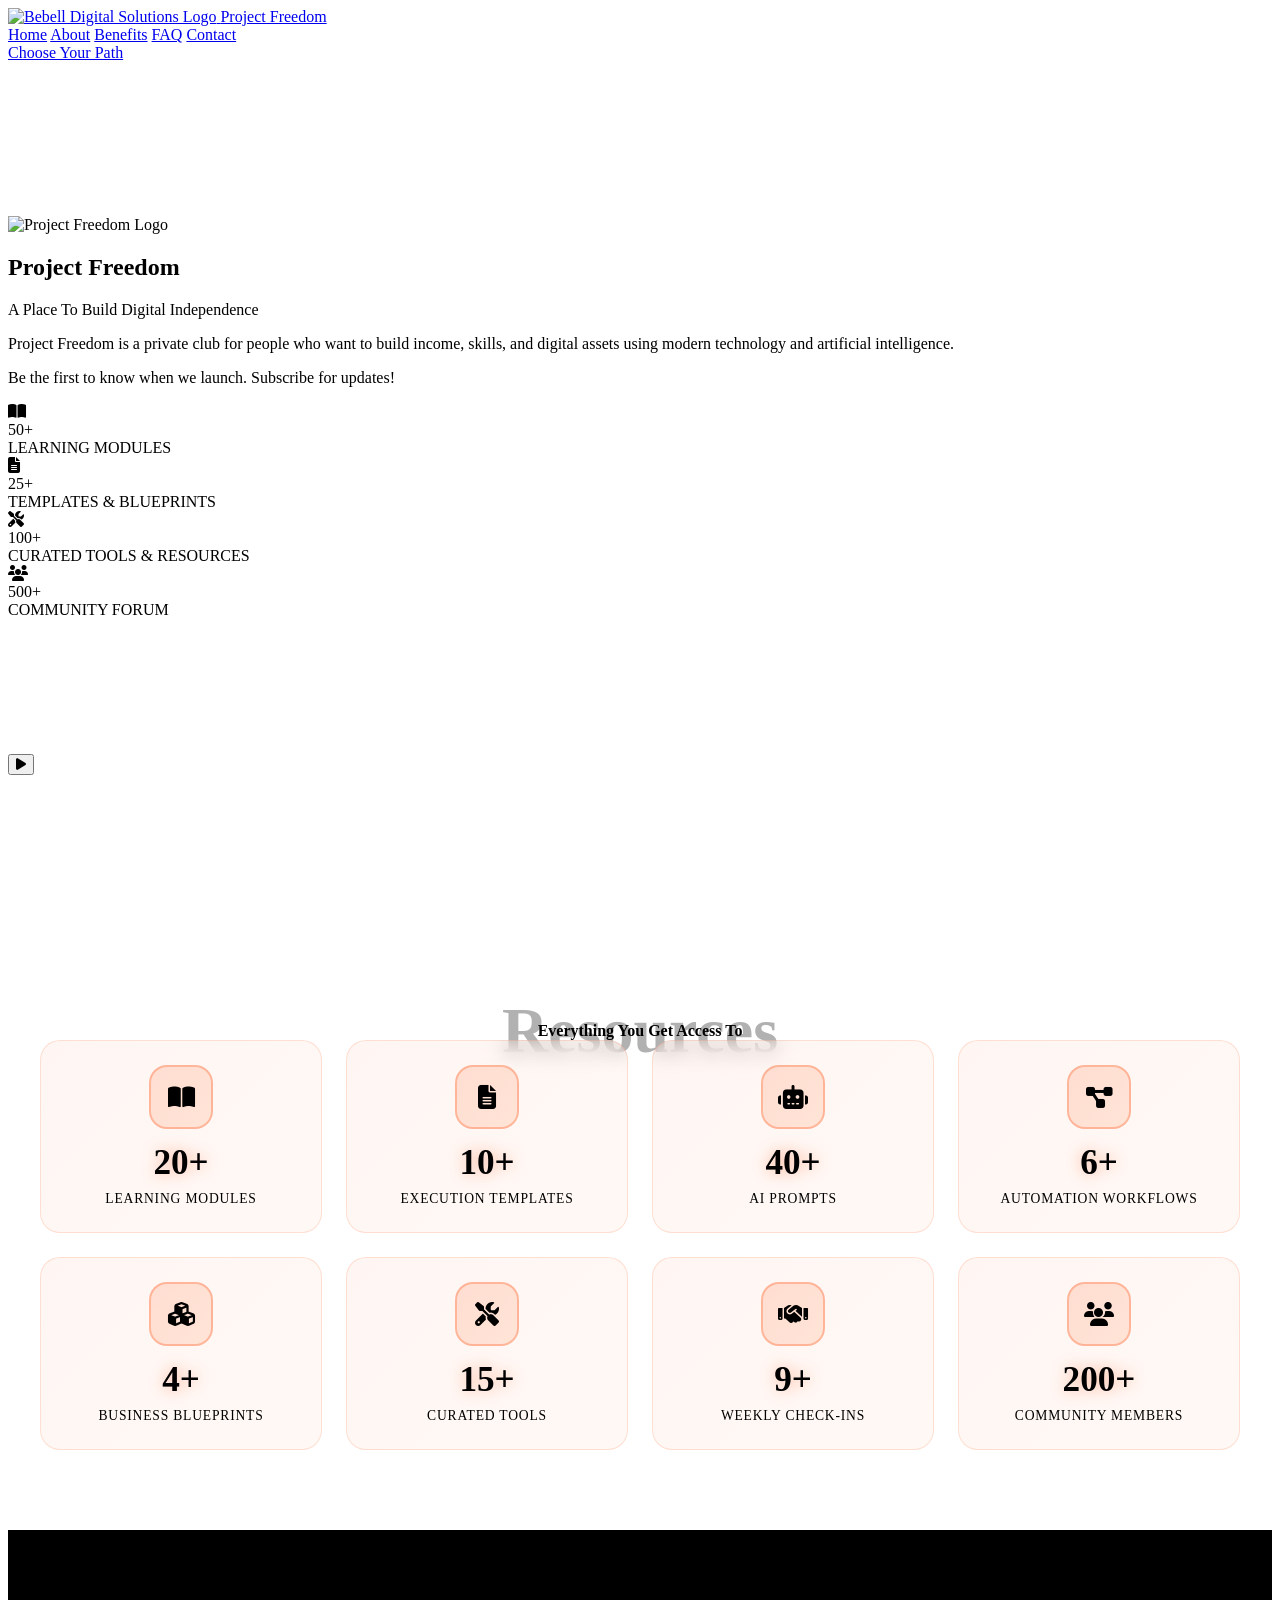
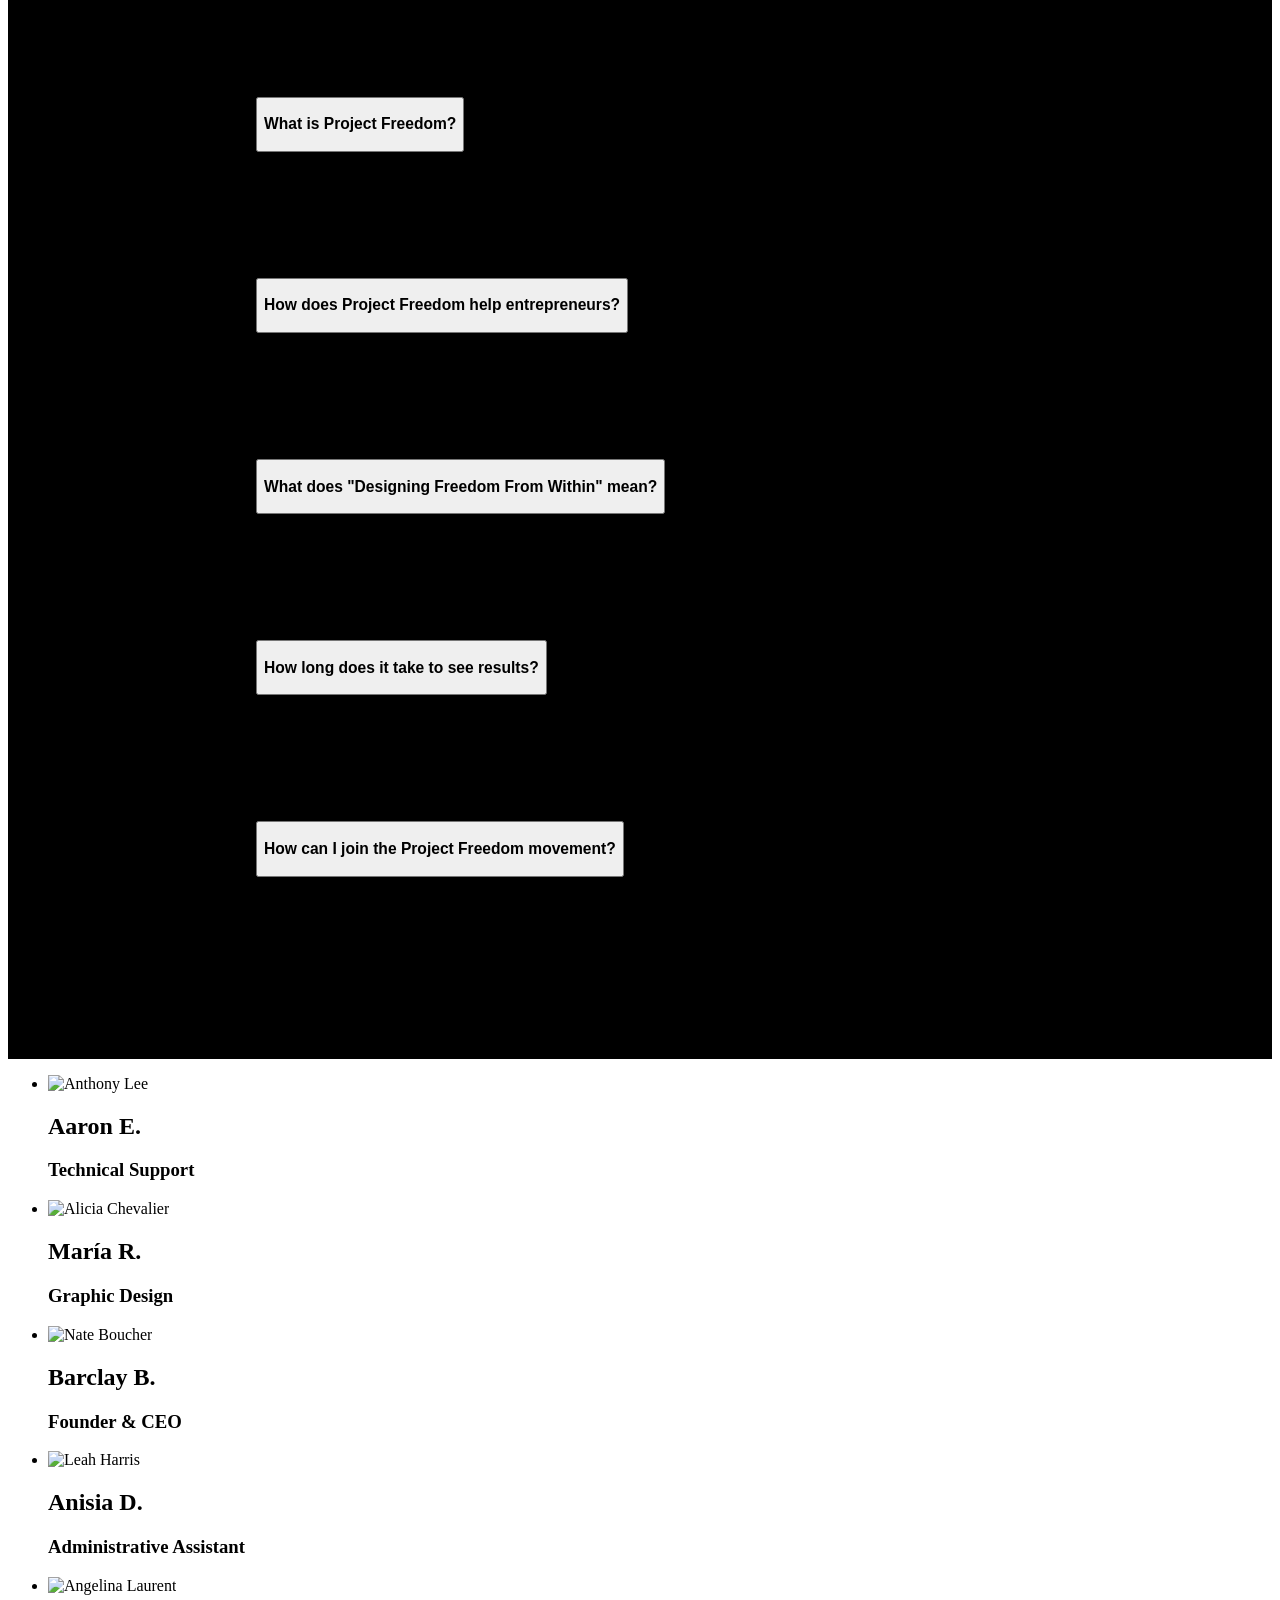
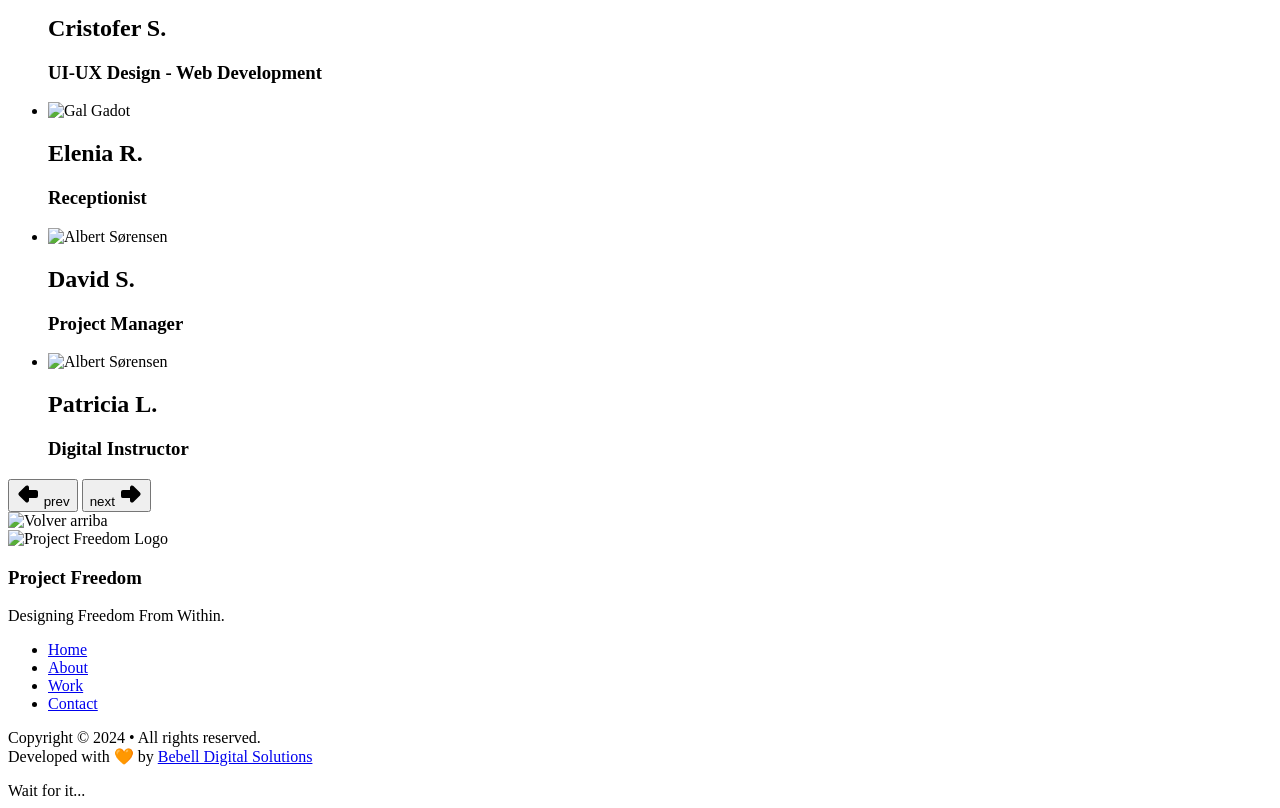
==== index.html @ 7c76b6ba "Create index.html" ====
<!DOCTYPE html>
<html lang="en">
<head>
    <meta charset="UTF-8">
    <meta name="viewport" content="width=device-width, initial-scale=1.0">
    <meta http-equiv="X-UA-Compatible" content="IE=edge">
    
    <!-- === PRIMARY META TAGS === -->
    <title>Project Freedom | Designing Freedom from within.</title>
    <meta name="description" content="Explore our portfolio of sustainable online business solutions including virtual offices, digital clinics, e-commerce stores, and interactive menus.">
    <meta name="keywords" content="portfolio, sustainable business, online offices, digital clinics, e-commerce, interactive menus, web development">
    <meta name="author" content="Bebell Digital Solutions">
    <meta name="robots" content="index, follow">
    
    <!-- === CANONICAL URL === -->
    <link rel="canonical" href="https://www.project-freedom.club">
    
    <!-- === FAVICON & APP ICONS === -->
    <link rel="icon" type="image/x-icon" href="https://bucket.mlcdn.com/a/3336/3336910/images/494966047320c2c5be07bd50754a7183ffcda611.png">
    <link rel="apple-touch-icon" sizes="180x180" href="https://bucket.mlcdn.com/a/3336/3336910/images/494966047320c2c5be07bd50754a7183ffcda611.png">
    <link rel="icon" type="image/png" sizes="32x32" href="https://bucket.mlcdn.com/a/3336/3336910/images/494966047320c2c5be07bd50754a7183ffcda611.png">
    <link rel="icon" type="image/png" sizes="16x16" href="https://bucket.mlcdn.com/a/3336/3336910/images/494966047320c2c5be07bd50754a7183ffcda611.png">
    
    <!-- === OPEN GRAPH / FACEBOOK === -->
    <meta property="og:type" content="website">
    <meta property="og:url" content="https://www.project-freedom.club">
    <meta property="og:title" content="Project Freedom | Sustainable Online Business Solutions">
    <meta property="og:description" content="Explore our portfolio of sustainable online business solutions including virtual offices, digital clinics, e-commerce stores, and interactive menus.">
    <meta property="og:image" content="https://ik.imagekit.io/bebell/Bebell%20Digital%20Solutions/Video%20Banner%20Asset/a075b493-25d1-4489-9fa6-6250e2b56188.jpg?updatedAt=1761927100813">
    <meta property="og:image:width" content="1200">
    <meta property="og:image:height" content="630">
    <meta property="og:site_name" content="Project Freedom">
    <meta property="og:locale" content="en_US">
    
    <!-- === TWITTER CARD === -->
    <meta property="twitter:card" content="summary_large_image">
    <meta property="twitter:url" content="https://www.project-freedom.club/portfolio">
    <meta property="twitter:title" content="Project Freedom | Sustainable Online Business Solutions">
    <meta property="twitter:description" content="Explore our portfolio of sustainable online business solutions including virtual offices, digital clinics, e-commerce stores, and interactive menus.">
    <meta property="twitter:image" content="https://ik.imagekit.io/bebell/Bebell%20Digital%20Solutions/Video%20Banner%20Asset/a075b493-25d1-4489-9fa6-6250e2b56188.jpg?updatedAt=1761927100813">
    <meta name="twitter:creator" content="@projectfreedom">
    
    <!-- === ADDITIONAL META TAGS === -->
    <meta name="theme-color" content="#ff5011">
    <meta name="msapplication-TileColor" content="#ff5011">
    
    <!-- === STRUCTURED DATA / SCHEMA.ORG === -->
    <script type="application/ld+json">
    {
        "@context": "https://schema.org",
        "@type": "CollectionPage",
        "name": "",
        "description": "",
        "url": "https://www.project-freedom.club/home",
        "mainEntity": {
            "@type": "ItemList",
            "numberOfItems": 4,
            "itemListElement": [
                {
                    "@type": "ListItem",
                    "position": 1,
                    "name": "Online Offices",
                    "url": "https://www.project-freedom.club/portfolio/online-offices"
                },
                {
                    "@type": "ListItem",
                    "position": 2,
                    "name": "Online Clinics",
                    "url": "https://www.project-freedom.club/portfolio/online-clinics"
                },
                {
                    "@type": "ListItem",
                    "position": 3,
                    "name": "Online Stores",
                    "url": "https://www.project-freedom.club/portfolio/online-stores"
                },
                {
                    "@type": "ListItem",
                    "position": 4,
                    "name": "Online Menus",
                    "url": "https://www.project-freedom.club/portfolio/online-menus"
                }
            ]
        }
    }
    </script>

    <!-- External CSS Files -->
    <link href='https://fonts.googleapis.com/css2?family=Poppins:ital,wght@0,100;0,200;0,300;0,400;0,500;0,600;0,700;0,800;0,900;1,100;1,200;1,300;1,400;1,500;1,600;1,700;1,800;1,900&family=Turret+Road:wght@200;300;400;500;700;800&display=swap' rel='stylesheet'>
    <link rel="stylesheet" href="https://unicons.iconscout.com/release/v4.0.8/css/line.css">
    <link rel="stylesheet" href="https://cdnjs.cloudflare.com/ajax/libs/font-awesome/6.4.0/css/all.min.css">
    <link rel="stylesheet" href="styles.css">




    
    <!-- Favicon -->
    <link rel="icon" href="https://bucket.mlcdn.com/a/3336/3336910/images/382c8eeb57b161dfa3bdb3e38863ec268f76c889.png">






<style>

/*===========================================
   FEATURE STATS SECTION - Independent Styles
===========================================*/
.feature-stats-section {
    padding: 5rem 0;
    background: linear-gradient(180deg, var(--body-color) 0%, hsl(var(--hue-color), 19%, 5%) 100%);
    position: relative;
    overflow: hidden;
}

.feature-stats-section .container {
    max-width: 1200px;
    margin: 0 auto;
    padding: 0 1.5rem;
}

.feature-stats-section .section-title {
    text-align: center;
    font-size: var(--h2-font-size);
    color: var(--title-color);
    margin-bottom: var(--mb3);
    position: relative;
}

.feature-stats-section .section-title[data-heading]::after {
    content: attr(data-heading);
    position: absolute;
    top: 50%;
    left: 50%;
    transform: translate(-50%, -50%);
    font-size: 4rem;
    font-weight: 900;
    color: var(--box-color);
    opacity: 0.3;
    z-index: 0;
    white-space: nowrap;
}

.feature-stats-grid {
    display: grid;
    grid-template-columns: repeat(4, 1fr);
    gap: 1.5rem;
    position: relative;
    z-index: 2;
}

.feature-stat-card {
    background: linear-gradient(135deg, rgba(255, 80, 17, 0.05) 0%, rgba(255, 122, 51, 0.05) 100%);
    border: 1px solid rgba(255, 80, 17, 0.15);
    border-radius: 20px;
    padding: 1.5rem 1rem;
    display: flex;
    flex-direction: column;
    align-items: center;
    text-align: center;
    gap: 0.8rem;
    transition: all 0.4s cubic-bezier(0.4, 0, 0.2, 1);
    position: relative;
    overflow: hidden;
    backdrop-filter: blur(10px);
    -webkit-backdrop-filter: blur(10px);
}

.feature-stat-card::before {
    content: '';
    position: absolute;
    top: -2px;
    left: -2px;
    right: -2px;
    bottom: -2px;
    background: linear-gradient(45deg, transparent, rgba(255, 80, 17, 0.1), transparent);
    border-radius: 22px;
    z-index: -1;
    opacity: 0;
    transition: opacity 0.4s ease;
}

.feature-stat-card::after {
    content: '';
    position: absolute;
    top: -50%;
    left: -50%;
    width: 200%;
    height: 200%;
    background: radial-gradient(circle, rgba(255, 80, 17, 0.1) 0%, transparent 70%);
    opacity: 0;
    transition: opacity 0.4s ease;
    pointer-events: none;
}

.feature-stat-card:hover {
    border-color: var(--skin-color);
    background: linear-gradient(135deg, rgba(255, 80, 17, 0.1) 0%, rgba(255, 122, 51, 0.1) 100%);
    transform: translateY(-8px) scale(1.02);
    box-shadow: 0 15px 40px rgba(255, 80, 17, 0.25);
}

.feature-stat-card:hover::before {
    opacity: 1;
}

.feature-stat-card:hover::after {
    opacity: 1;
}

.feature-stat-glow {
    position: absolute;
    top: 0;
    left: -100%;
    width: 100%;
    height: 100%;
    background: linear-gradient(90deg, transparent, rgba(255, 80, 17, 0.15), transparent);
    transition: left 0.6s cubic-bezier(0.4, 0, 0.2, 1);
    z-index: 0;
    pointer-events: none;
}

.feature-stat-card:hover .feature-stat-glow {
    left: 100%;
}

.feature-stat-icon {
    width: 60px;
    height: 60px;
    display: flex;
    align-items: center;
    justify-content: center;
    background: linear-gradient(135deg, rgba(255, 80, 17, 0.15) 0%, rgba(255, 122, 51, 0.15) 100%);
    border: 2px solid rgba(255, 80, 17, 0.3);
    border-radius: 18px;
    color: var(--skin-color);
    font-size: 1.5rem;
    transition: all 0.3s ease;
    position: relative;
    z-index: 1;
}

.feature-stat-card:hover .feature-stat-icon {
    background: linear-gradient(135deg, rgba(255, 80, 17, 0.25) 0%, rgba(255, 122, 51, 0.25) 100%);
    transform: rotate(8deg) scale(1.1);
    border-color: var(--skin-color);
    box-shadow: 0 0 20px rgba(255, 80, 17, 0.3);
}

.feature-stat-content {
    z-index: 1;
    position: relative;
    width: 100%;
}

.feature-stat-number {
    font-size: 2.2rem;
    font-weight: 800;
    color: var(--skin-color);
    line-height: 1.2;
    margin-bottom: 0.3rem;
    text-shadow: 0 0 15px rgba(255, 80, 17, 0.4);
    font-family: var(--body-font);
}

.feature-stat-label {
    color: var(--text-color);
    font-size: 0.85rem;
    font-weight: 500;
    text-transform: uppercase;
    letter-spacing: 0.8px;
    transition: color 0.3s ease;
    line-height: 1.4;
}

.feature-stat-card:hover .feature-stat-label {
    color: var(--title-color);
}

/* Responsive Breakpoints */
@media screen and (max-width: 1024px) {
    .feature-stats-grid {
        grid-template-columns: repeat(3, 1fr);
        gap: 1.2rem;
    }
}

@media screen and (max-width: 768px) {
    .feature-stats-grid {
        grid-template-columns: repeat(2, 1fr);
        gap: 1rem;
    }
    
    .feature-stat-number {
        font-size: 1.8rem;
    }
    
    .feature-stat-label {
        font-size: 0.75rem;
    }
    
    .feature-stat-icon {
        width: 50px;
        height: 50px;
        font-size: 1.2rem;
    }
}

@media screen and (max-width: 480px) {
    .feature-stats-grid {
        grid-template-columns: 1fr;
        gap: 1rem;
    }
    
    .feature-stat-card {
        flex-direction: row;
        text-align: left;
        padding: 1rem 1.5rem;
    }
    
    .feature-stat-icon {
        margin-right: 1rem;
        width: 45px;
        height: 45px;
        font-size: 1.1rem;
    }
    
    .feature-stat-number {
        font-size: 1.6rem;
        text-align: left;
    }
    
    .feature-stat-label {
        text-align: left;
    }
}

   
</style>



    



<script>
  // Create and show loader
  function showLoader() {
    const loader = document.createElement('div');
    loader.className = 'page-loader';
    loader.innerHTML = `
      <div class="loader-header">Wait for it...</div>
      <div class="progress"></div>
    `;
    document.body.appendChild(loader);
    return loader;
  }

  // Hide loader after 2 seconds
  function initLoader() {
    const loader = showLoader();
    
    setTimeout(() => {
      loader.classList.add('hidden');
      setTimeout(() => loader.remove(), 300); // Remove after fade out
    }, 2000); // 2 second duration
  }

  // Initialize when DOM is ready
  document.addEventListener('DOMContentLoaded', initLoader);
</script>
<!-- CSS LOADER  - PROGRESS BAR WITH TEXT -->



  
<!-- MailerLite Universal -->
    <script>
    (function(m,a,i,l,e,r){ m['MailerLiteObject']=e;function f(){
    var c={ a:arguments,q:[]};var r=this.push(c);return "number"!=typeof r?r:f.bind(c.q);}
    f.q=f.q||[];m[e]=m[e]||f.bind(f.q);m[e].q=m[e].q||f.q;r=a.createElement(i);
    var _=a.getElementsByTagName(i)[0];r.async=1;r.src=l+'?v'+(~~(new Date().getTime()/1000000));
    _.parentNode.insertBefore(r,_);})(window, document, 'script', 'https://static.mailerlite.com/js/universal.js', 'ml');

    var ml_account = ml('accounts', '3336910', 't8p6n6m7b3', 'load');
    </script>
    <!-- End MailerLite Universal -->



    
</head>
<body>
    <!-- Top Navigation Bar -->
    <header class="top-menu-bar">
        <div class="top-menu-content">
            <a href="#" class="logo-container">
                <img src="https://bucket.mlcdn.com/a/3336/3336910/images/cb4b37522607da45b7f91a8253f835eaf09b1f9e.png" alt="Bebell Digital Solutions Logo" class="logo-image">
                <span class="logo-text">Project Freedom</span>
            </a>
            <nav class="nav-links">
                <a href="#">Home</a>
                <a href="#video-banner">About</a>
                <a href="#benefits">Benefits</a>
                <a href="#faq">FAQ</a>                
                <a href="/p/contact">Contact</a> 

            </nav>              
                <a href="/portal" class="nav-cta-btn">Choose Your Path</a>

        </div>
    </header>




  

    
    <!-- Hero Section with Video Background -->
<section class="hero" id="home">

    
    <video class="hero-video" autoplay muted loop>
        <source src="https://cdn.shopify.com/videos/c/o/v/05f78c2894fa445bbf838c42217ee3f5.mp4" type="video/mp4">
        Your browser does not support the video tag.
    </video>


    
    <div class="hero-content">
        <div class="hero-logo">
            <!-- Logo above title -->
            <img src="https://bucket.mlcdn.com/a/3336/3336910/images/d1a9c0e6b2d24583954c393633859961b3df8115.png" alt="Project Freedom Logo" class="hero-logo">
        </div>
        <h1>Project Freedom</h1>
        
        <!-- IMPROVED TEXT FORMATTING - Keeps your centered layout -->
        <p class="hero-tagline">A Place To Build Digital Independence</p>
        <p class="hero-description">Project Freedom is a private club for people who want to build income, skills, and digital assets using modern technology and artificial intelligence.</p>
        <p class="hero-cta">Be the first to know when we launch. <span class="highlight">Subscribe for updates!</span></p>
        
        <!-- MailerLite Form -->
        <div class="ml-form-container">
            <div class="ml-form-embed" data-account="3336910:t8p6n6m7b3" data-form="6111260:p7j0q9"></div>
        </div>





        

        <!-- NEW STATS SECTION BELOW FORM -->
<!-- Hero Stats Section -->
<div class="hero-stats">
    <!-- Learning Modules -->
    <div class="stat-card">
        <div class="stat-icon">
            <i class="fas fa-book-open"></i>
        </div>
        <div class="stat-content">
            <div class="stat-number" data-count="50">0</div>
            <div class="stat-label">LEARNING MODULES</div>
        </div>
        <div class="stat-glow"></div>
    </div>

    

    <!-- Templates & Blueprints -->
    <div class="stat-card">
        <div class="stat-icon">
            <i class="fas fa-file-alt"></i>
        </div>
        <div class="stat-content">
            <div class="stat-number" data-count="25">0</div>
            <div class="stat-label">TEMPLATES & BLUEPRINTS</div>
        </div>
        <div class="stat-glow"></div>
    </div>

    <!-- Curated Tools & Resources -->
    <div class="stat-card">
        <div class="stat-icon">
            <i class="fas fa-screwdriver-wrench"></i>
        </div>
        <div class="stat-content">
            <div class="stat-number" data-count="100">0</div>
            <div class="stat-label">CURATED TOOLS & RESOURCES</div>
        </div>
        <div class="stat-glow"></div>
    </div>

    <!-- Community Forum -->
    <div class="stat-card">
        <div class="stat-icon">
            <i class="fas fa-users"></i>
        </div>
        <div class="stat-content">
            <div class="stat-number" data-count="500">0</div>
            <div class="stat-label">COMMUNITY FORUM</div>
        </div>
        <div class="stat-glow"></div>
    </div>
</div>
           

    </div>
</section>






    






    
    
        <div class="video-container" id="video-banner">
             <button class="play-video-btn" id="play-video-btn" aria-label="Play Video">
                <i class="fas fa-play"></i>
            </button>
            <video autoplay muted loop playsinline>
                <source src="https://cdn.shopify.com/videos/c/o/v/2a582084623e462d892da094c19df4dd.mp4" type="video/mp4">
                Your browser does not support the video tag.
            </video>
        </div>   
<!-- Video Modal -->
<div class="video-modal" id="video-modal">
    <div class="video-modal-content">
        <i class="uil uil-times video-modal-close" id="video-modal-close"></i>
        <iframe id="youtube-video" src="" title="YouTube video player" frameborder="0" allow="accelerometer; autoplay; clipboard-write; encrypted-media; gyroscope; picture-in-picture; web-share" allowfullscreen></iframe>
    </div>
</div>

    












    

<!-- INDEPENDENT STATS SECTION - Place this wherever you want it -->
<section class="feature-stats-section" id="feature-stats">
    <div class="container">
        <h2 class="section-title" data-heading="Resources">Everything You Get Access To</h2>
        
        <div class="feature-stats-grid">
            <!-- Learning Content -->
            <div class="feature-stat-card" id="stat-learning">
                <div class="feature-stat-icon">
                    <i class="fas fa-book-open"></i>
                </div>
                <div class="feature-stat-content">
                    <div class="feature-stat-number" data-count="50">0</div>
                    <div class="feature-stat-label">Learning Modules</div>
                </div>
                <div class="feature-stat-glow"></div>
            </div>

            <!-- Execution Templates -->
            <div class="feature-stat-card" id="stat-templates">
                <div class="feature-stat-icon">
                    <i class="fas fa-file-alt"></i>
                </div>
                <div class="feature-stat-content">
                    <div class="feature-stat-number" data-count="25">0</div>
                    <div class="feature-stat-label">Execution Templates</div>
                </div>
                <div class="feature-stat-glow"></div>
            </div>

            <!-- AI Prompt Libraries -->
            <div class="feature-stat-card" id="stat-ai">
                <div class="feature-stat-icon">
                    <i class="fas fa-robot"></i>
                </div>
                <div class="feature-stat-content">
                    <div class="feature-stat-number" data-count="100">0</div>
                    <div class="feature-stat-label">AI Prompts</div>
                </div>
                <div class="feature-stat-glow"></div>
            </div>

            <!-- Automation Workflows -->
            <div class="feature-stat-card" id="stat-automation">
                <div class="feature-stat-icon">
                    <i class="fas fa-diagram-project"></i>
                </div>
                <div class="feature-stat-content">
                    <div class="feature-stat-number" data-count="15">0</div>
                    <div class="feature-stat-label">Automation Workflows</div>
                </div>
                <div class="feature-stat-glow"></div>
            </div>

            <!-- Digital Business Blueprints -->
            <div class="feature-stat-card" id="stat-blueprints">
                <div class="feature-stat-icon">
                    <i class="fas fa-cubes"></i>
                </div>
                <div class="feature-stat-content">
                    <div class="feature-stat-number" data-count="12">0</div>
                    <div class="feature-stat-label">Business Blueprints</div>
                </div>
                <div class="feature-stat-glow"></div>
            </div>

            <!-- Tool Recommendations -->
            <div class="feature-stat-card" id="stat-tools">
                <div class="feature-stat-icon">
                    <i class="fas fa-screwdriver-wrench"></i>
                </div>
                <div class="feature-stat-content">
                    <div class="feature-stat-number" data-count="40">0</div>
                    <div class="feature-stat-label">Curated Tools</div>
                </div>
                <div class="feature-stat-glow"></div>
            </div>

            <!-- Accountability -->
            <div class="feature-stat-card" id="stat-accountability">
                <div class="feature-stat-icon">
                    <i class="fas fa-handshake"></i>
                </div>
                <div class="feature-stat-content">
                    <div class="feature-stat-number" data-count="24">0</div>
                    <div class="feature-stat-label">Weekly Check-ins</div>
                </div>
                <div class="feature-stat-glow"></div>
            </div>

            <!-- Community Support -->
            <div class="feature-stat-card" id="stat-community">
                <div class="feature-stat-icon">
                    <i class="fas fa-users"></i>
                </div>
                <div class="feature-stat-content">
                    <div class="feature-stat-number" data-count="500">0</div>
                    <div class="feature-stat-label">Community Members</div>
                </div>
                <div class="feature-stat-glow"></div>
            </div>
        </div>
    </div>
</section>









    




<section class="faq section" id="faq" style="padding: 5rem 0; background: #000;">
    <h2 class="section-title" data-heading="Questions" style="text-align: center; width: 100%; display: block; margin-bottom: 2.5rem;">Frequently Asked Questions</h2>

    <div class="faq-container container" style="max-width: 768px; margin: 0 auto; display: flex; flex-direction: column; gap: 1.5rem;">
        
        
        
        <div class="faq-item" style="margin-bottom: 1rem !important;">
            <button type="button" class="faq-header">
                <h3 class="faq-question">What is Project Freedom?</h3>
                <i class="uil uil-plus faq-icon"></i>
            </button>
            <div class="faq-content">
                <p class="faq-answer">Project Freedom is a movement dedicated to helping entrepreneurs achieve digital independence. We provide the tools, resources, and community support to build sustainable online businesses that create true freedom - both financially and personally.</p>
            </div>
        </div>


        
        <div class="faq-item" style="margin-bottom: 1rem !important;">
            <button type="button" class="faq-header">
                <h3 class="faq-question">How does Project Freedom help entrepreneurs?</h3>
                <i class="uil uil-plus faq-icon"></i>
            </button>
            <div class="faq-content">
                <p class="faq-answer">We provide a comprehensive ecosystem including digital architecture, automated systems, brand strategy, and community support. Our approach helps you build a business that works for you, not the other way around - creating true time and financial freedom.</p>
            </div>
        </div>


        
        <div class="faq-item" style="margin-bottom: 1rem !important;">
            <button type="button" class="faq-header">
                <h3 class="faq-question">What does "Designing Freedom From Within" mean?</h3>
                <i class="uil uil-plus faq-icon"></i>
            </button>
            <div class="faq-content">
                <p class="faq-answer">It means we focus on building businesses that align with your values, lifestyle, and personal definition of freedom. Instead of following generic business models, we help you design a business from the inside out that truly serves your life goals and personal vision.</p>
            </div>
        </div>



        
        <div class="faq-item" style="margin-bottom: 1rem !important;">
            <button type="button" class="faq-header">
                <h3 class="faq-question">How long does it take to see results?</h3>
                <i class="uil uil-plus faq-icon"></i>
            </button>
            <div class="faq-content">
                <p class="faq-answer">Results vary based on your starting point and commitment, but most members see significant progress within 3-6 months. Our phased approach ensures you build a solid foundation first, then scale systematically toward your freedom goals.</p>
            </div>
        </div>



        

<div class="faq-item" style="margin-bottom: 1rem !important;">
            <button type="button" class="faq-header">
                <h3 class="faq-question">How can I join the Project Freedom movement?</h3>
                <i class="uil uil-plus faq-icon"></i>
            </button>
            <div class="faq-content">
                <p class="faq-answer">Start by subscribing to our updates above! You'll be the first to know when we officially launch and get access to early-bird opportunities. The movement is growing rapidly - join now to secure your spot and begin your journey to digital freedom.</p>
            </div>
        </div>
    </div>
</section>

















<section class="carousel" id="carousel">
    <ul class="carousel__list">
        <li class="carousel__item" tabindex="0">
            <div class="carousel__box">
                <div class="carousel__image">
                    <img src="https://bucket.mlcdn.com/a/3336/3336910/images/202303d34577b0622d3b9f571e13891935de24bf.png" width="480" height="720" alt="Anthony Lee">
                </div>
                <div class="carousel__contents">
                    <h2 class="user__name">Aaron E.</h2>
                    <h3 class="user__title">Technical Support</h3>
                </div>
            </div>
        </li>



        
        <li class="carousel__item" tabindex="0">
            <div class="carousel__box">
                <div class="carousel__image">
                    <img src="https://bucket.mlcdn.com/a/3336/3336910/images/619871e23add24504944f2d1c793bacae41954c3.png" width="480" height="720" alt="Alicia Chevalier">
                </div>
                <div class="carousel__contents">
                    <h2 class="user__name">María R.</h2>
                    <h3 class="user__title">Graphic Design</h3>
                </div>
            </div>
        </li>


        
        <li class="carousel__item" tabindex="0" data-active>
            <div class="carousel__box">
                <div class="carousel__image">
                    <img src="https://bucket.mlcdn.com/a/3336/3336910/images/0eb1c0588272b2ff6e102c4cf29eb9954724fa6b.png" width="480" height="720" alt="Nate Boucher">
                </div>
                <div class="carousel__contents">
                    <h2 class="user__name">Barclay B.</h2>
                    <h3 class="user__title">Founder & CEO</h3>
                </div>
            </div>
        </li>


        
        <li class="carousel__item" tabindex="0">
            <div class="carousel__box">
                <div class="carousel__image">
                    <img src="https://bucket.mlcdn.com/a/3336/3336910/images/44cc0e6a3bc3b5ef95872bf96bbfea49094d95cd.png" width="480" height="720" alt="Leah Harris">
                </div>
                <div class="carousel__contents">
                    <h2 class="user__name">Anisia D.</h2>
                    <h3 class="user__title">Administrative Assistant</h3>
                </div>
            </div>
        </li>

        
        <li class="carousel__item" tabindex="0">
            <div class="carousel__box">
                <div class="carousel__image">
                    <img src="https://bucket.mlcdn.com/a/3336/3336910/images/c41b00b437079c8aacb28d7c1e5c121e248dca45.png" width="480" height="720" alt="Angelina Laurent">
                </div>
                <div class="carousel__contents">
                    <h2 class="user__name">Cristofer S.</h2>
                    <h3 class="user__title">UI-UX Design - Web Development</h3>
                </div>
            </div>
        </li>



        
        <li class="carousel__item" tabindex="0">
            <div class="carousel__box">
                <div class="carousel__image">
                    <img src="https://bucket.mlcdn.com/a/3336/3336910/images/646fdf627eb4e92748b16fc78ce0f0e6cb71423f.png" width="480" height="720" alt="Gal Gadot">
                </div>
                <div class="carousel__contents">
                    <h2 class="user__name">Elenia R.</h2>
                    <h3 class="user__title">Receptionist</h3>
                </div>
            </div>
        </li>



        
        
        <li class="carousel__item" tabindex="0">
            <div class="carousel__box">
                <div class="carousel__image">
                    <img src="https://bucket.mlcdn.com/a/3336/3336910/images/4c6b2804e47928ec8ef9ae801df488b369398880.png" width="480" height="720" alt="Albert Sørensen">
                </div>
                <div class="carousel__contents">
                    <h2 class="user__name">David S.</h2>
                    <h3 class="user__title">Project Manager</h3>
                </div>
            </div>
        </li>


        

                <li class="carousel__item" tabindex="0">
            <div class="carousel__box">
                <div class="carousel__image">
                    <img src="https://bucket.mlcdn.com/a/3336/3336910/images/b459328a2305a1c8f313d9c4593043c4c1935acd.png" width="480" height="720" alt="Albert Sørensen">
                </div>
                <div class="carousel__contents">
                    <h2 class="user__name">Patricia L.</h2>
                    <h3 class="user__title">Digital Instructor</h3>
                </div>
            </div>
        </li>
        

        
    </ul>

    
    <div class="carousel__nav">
        <button class="prev">
            <svg width="24" height="24" viewBox="0 0 24 24">
                <path d="M9.586 4l-6.586 6.586a2 2 0 0 0 0 2.828l6.586 6.586a2 2 0 0 0 2.18 .434l.145 -.068a2 2 0 0 0 1.089 -1.78v-2.586h7a2 2 0 0 0 2 -2v-4l-.005 -.15a2 2 0 0 0 -1.995 -1.85l-7 -.001v-2.585a2 2 0 0 0 -3.414 -1.414z"></path>
            </svg>
            <span>prev</span>
        </button>
        <button class="next">
            <span>next</span>
            <svg width="24" height="24" viewBox="0 0 24 24">
                <path d="M12.089 3.634a2 2 0 0 0 -1.089 1.78l-.001 2.586h-6.999a2 2 0 0 0 -2 2v4l.005 .15a2 2 0 0 0 1.995 1.85l6.999 -.001l.001 2.587a2 2 0 0 0 3.414 1.414l6.586 -6.586a2 2 0 0 0 0 -2.828l-6.586 -6.586a2 2 0 0 0 -2.18 -.434l-.145 .068z"></path>
            </svg>
        </button>
    </div>


    
</section>



















    


    

    
 <!-- Back to Top Button -->

<!-- Widget Volver arriba -->
<div id="back-to-top" onclick="scrollToTop()">
    <img src="https://bucket.mlcdn.com/a/3336/3336910/images/972c5065cffe83955d5322557dcdce28eca170e5.png" alt="Volver arriba" style="width: 40px; height: 40px;">
</div>

    
    
    

    <!-- Footer -->
    <footer class="footer">
        <div class="footer-bg">
            <div class="footer-container container grid">
                <div class="footer-brand">
                    <img src="https://bucket.mlcdn.com/a/3336/3336910/images/494966047320c2c5be07bd50754a7183ffcda611.png" alt="Project Freedom Logo" class="footer-logo">
                    <div class="footer-brand-text">
                        <h3 class="footer-title">Project Freedom</h3>
                        <span class="footer-subtitle">Designing Freedom From Within.</span>
                    </div>
                </div>

                <ul class="footer-links">
                    <li>
                        <a href="https://project-freedom.club" class="footer-link">Home</a>
                    </li>
                    <li>
                        <a href="/p/about" class="footer-link">About</a>
                    </li>
                    <li>
                        <a href="/p/projects" class="footer-link">Work</a>
                    </li>
                    <li>
                        <a href="/p/contact" class="footer-link">Contact</a>
                    </li>
                </ul>

                <div class="footer-socials">
                    <a href="https://www.facebook.com/bebelldigitalsolutions" target="_blank" class="footer-social">
                        <i class="uil uil-facebook-f"></i>
                    </a>
                    <a href="https://www.instagram.com/bebelldigitalsolutions" target="_blank" class="footer-social">
                        <i class="uil uil-instagram"></i>
                    </a>
                    <a href="www.linkedin.com/in/bebell-digital-solutions-9a4b5a239" target="_blank" class="footer-social">
                        <i class="uil uil-linkedin"></i>
                    </a>
                </div>
            </div>
            <p class="footer-copy">Copyright &#169; 2024 • All rights reserved.<br>Developed with 🧡 by <a href="https://bebelldigitalsolutions.com">Bebell Digital Solutions</a></p>
        </div>
    </footer>
    
    
    
  
    

    
      <!-- External JavaScript Files -->
    <script src="https://cdnjs.cloudflare.com/ajax/libs/gsap/3.12.2/gsap.min.js"></script>
    <script src="https://cdnjs.cloudflare.com/ajax/libs/gsap/3.12.2/Flip.min.js"></script>
    <script src="script.js"></script>
    
    
    <script>
// Force scroll to top on page load
(function() {
    // Immediate scroll
    window.scrollTo(0, 0);
    
    // Scroll again after a tiny delay (handles any delayed scrolling)
    setTimeout(function() {
        window.scrollTo(0, 0);
    }, 10);
    
    // One more time after everything loads
    window.addEventListener('load', function() {
        window.scrollTo(0, 0);
    });
})();
</script>




<script>

// Hero Stats Counter Animation - FIXED VERSION
function animateHeroStats() {
    const statNumbers = document.querySelectorAll('.hero-stats .stat-number');
    
    if (statNumbers.length === 0) {
        console.log('No stat numbers found');
        return;
    }
    
    const observerOptions = {
        threshold: 0.3,
        rootMargin: '0px'
    };
    
    const observer = new IntersectionObserver((entries) => {
        entries.forEach(entry => {
            if (entry.isIntersecting) {
                const statNumber = entry.target;
                
                // Get the target number from data-count attribute
                const targetNumber = parseInt(statNumber.getAttribute('data-count'));
                
                // Check if targetNumber is valid
                if (isNaN(targetNumber)) {
                    console.error('Invalid data-count value:', statNumber.getAttribute('data-count'));
                    statNumber.textContent = '0+';
                    return;
                }
                
                let currentNumber = 0;
                const steps = 50; // Number of steps for the animation
                const increment = targetNumber / steps;
                const duration = 1500; // 1.5 seconds
                const stepTime = duration / steps;
                
                // Clear any existing interval
                if (statNumber.interval) {
                    clearInterval(statNumber.interval);
                }
                
                statNumber.interval = setInterval(() => {
                    currentNumber += increment;
                    
                    if (currentNumber >= targetNumber) {
                        statNumber.textContent = targetNumber + '+';
                        clearInterval(statNumber.interval);
                        statNumber.interval = null;
                    } else {
                        statNumber.textContent = Math.floor(currentNumber) + '+';
                    }
                }, stepTime);
                
                observer.unobserve(statNumber);
            }
        });
    }, observerOptions);
    
    statNumbers.forEach(stat => observer.observe(stat));
}

// Also fix the existing counter stats section if it's having issues
function animateMainStats() {
    const mainStatNumbers = document.querySelectorAll('.counter-stats .stat-number');
    
    if (mainStatNumbers.length === 0) return;
    
    const observerOptions = {
        threshold: 0.3,
        rootMargin: '0px'
    };
    
    const observer = new IntersectionObserver((entries) => {
        entries.forEach(entry => {
            if (entry.isIntersecting) {
                const statNumber = entry.target;
                const targetNumber = parseInt(statNumber.getAttribute('data-target'));
                
                if (isNaN(targetNumber)) {
                    console.error('Invalid data-target value:', statNumber.getAttribute('data-target'));
                    return;
                }
                
                let currentNumber = 0;
                const steps = 50;
                const increment = targetNumber / steps;
                const duration = 1500;
                const stepTime = duration / steps;
                
                if (statNumber.interval) {
                    clearInterval(statNumber.interval);
                }
                
                statNumber.interval = setInterval(() => {
                    currentNumber += increment;
                    
                    if (currentNumber >= targetNumber) {
                        statNumber.textContent = targetNumber + '+';
                        clearInterval(statNumber.interval);
                        statNumber.interval = null;
                    } else {
                        statNumber.textContent = Math.floor(currentNumber) + '+';
                    }
                }, stepTime);
                
                observer.unobserve(statNumber);
            }
        });
    }, observerOptions);
    
    mainStatNumbers.forEach(stat => observer.observe(stat));
}

// Initialize when DOM is fully loaded
document.addEventListener('DOMContentLoaded', () => {
    // Small delay to ensure everything is loaded
    setTimeout(() => {
        animateHeroStats();
        animateMainStats();
    }, 100);
});

// Also run after window load for any dynamically loaded content
window.addEventListener('load', () => {
    animateHeroStats();
    animateMainStats();
});
</script>





<script>

// Independent counter for Feature Stats Section
function initFeatureStatsCounter() {
    const featureStats = document.querySelectorAll('.feature-stat-number');
    
    if (featureStats.length === 0) return;
    
    const observerOptions = {
        threshold: 0.3,
        rootMargin: '50px'
    };
    
    const observer = new IntersectionObserver((entries) => {
        entries.forEach(entry => {
            if (entry.isIntersecting) {
                const statElement = entry.target;
                const targetValue = parseInt(statElement.getAttribute('data-count'));
                
                // Validate the target value
                if (isNaN(targetValue)) {
                    console.warn('Invalid data-count value for feature stat');
                    statElement.textContent = '0+';
                    return;
                }
                
                let currentValue = 0;
                const duration = 2000; // 2 seconds
                const steps = 60;
                const increment = targetValue / steps;
                const stepTime = duration / steps;
                
                // Clear any existing interval
                if (statElement.interval) {
                    clearInterval(statElement.interval);
                }
                
                statElement.interval = setInterval(() => {
                    currentValue += increment;
                    
                    if (currentValue >= targetValue) {
                        statElement.textContent = targetValue + '+';
                        clearInterval(statElement.interval);
                        statElement.interval = null;
                    } else {
                        statElement.textContent = Math.floor(currentValue) + '+';
                    }
                }, stepTime);
                
                observer.unobserve(statElement);
            }
        });
    }, observerOptions);
    
    featureStats.forEach(stat => observer.observe(stat));
}

// Initialize when DOM is ready
document.addEventListener('DOMContentLoaded', () => {
    // Small delay to ensure everything is loaded
    setTimeout(initFeatureStatsCounter, 200);
});

// Also initialize if the section is added dynamically
window.addEventListener('load', initFeatureStatsCounter);



    
</script>

    
    
</body>
</html>
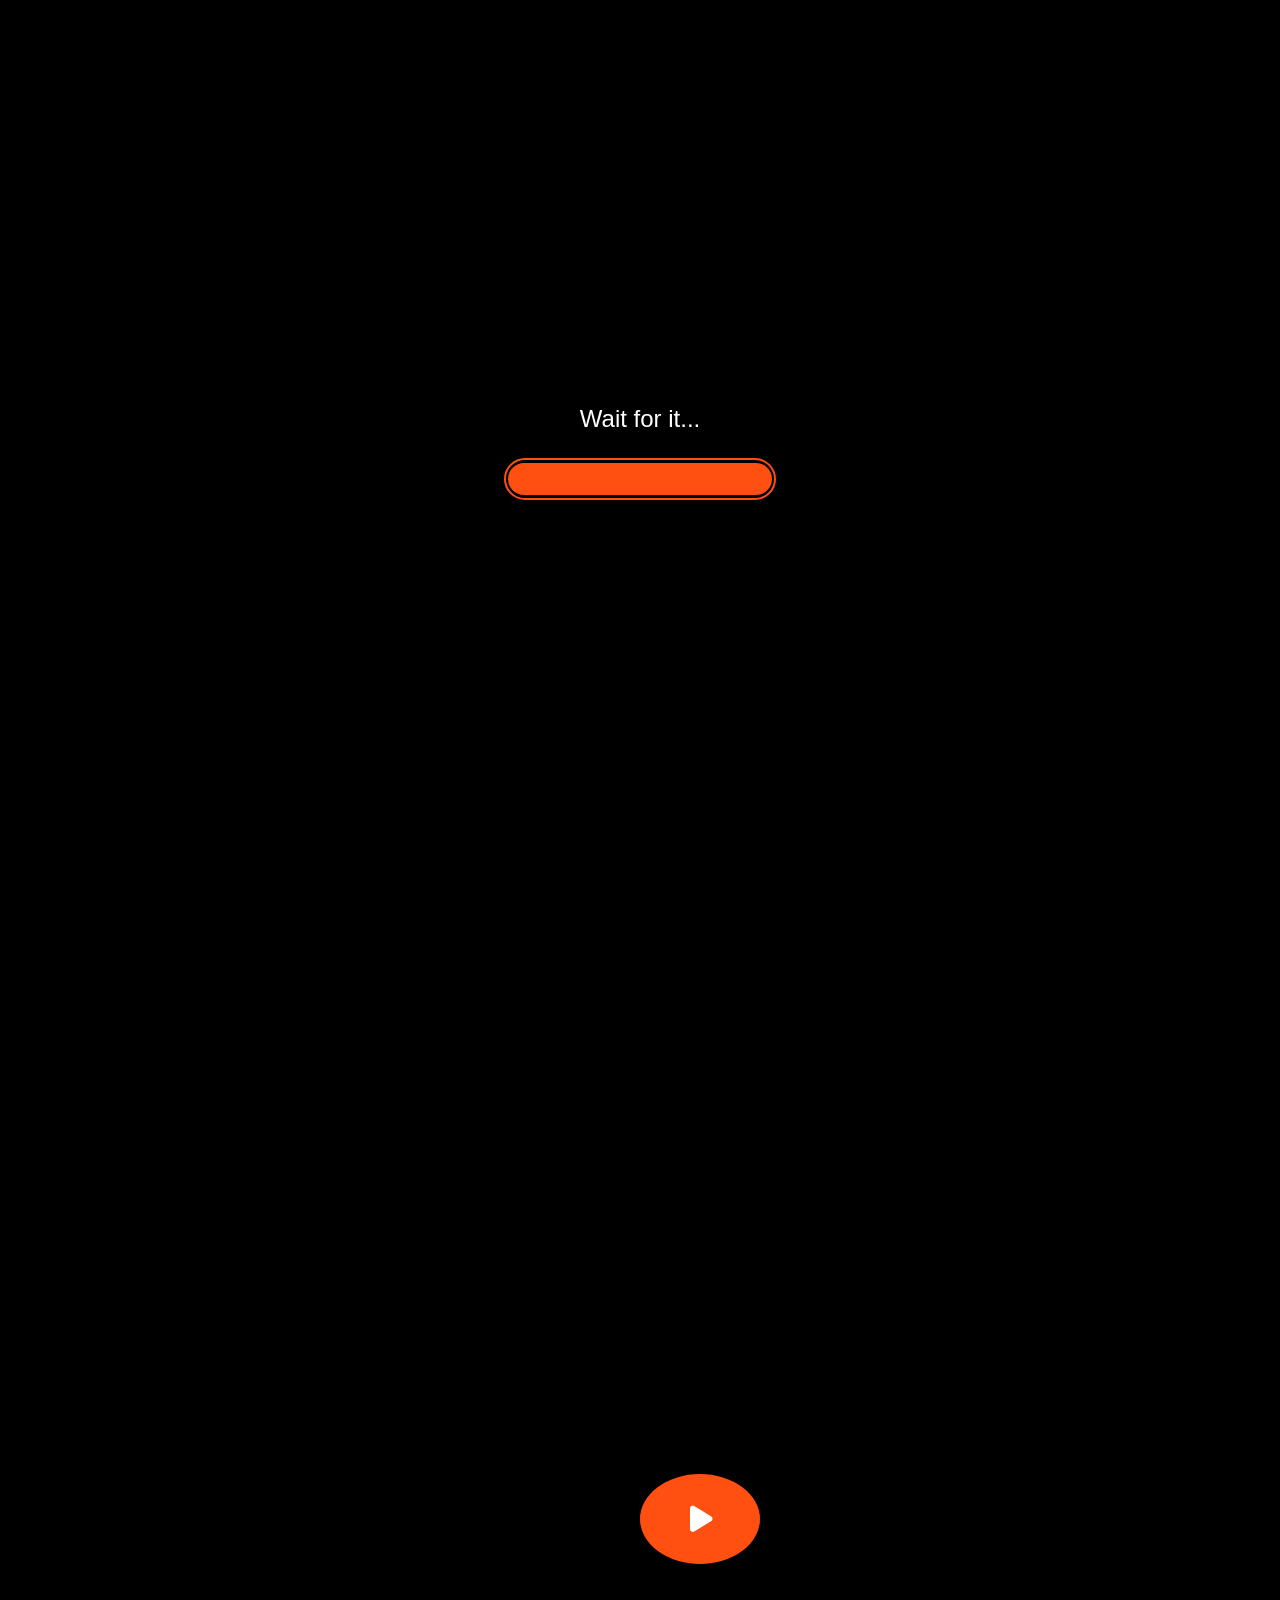
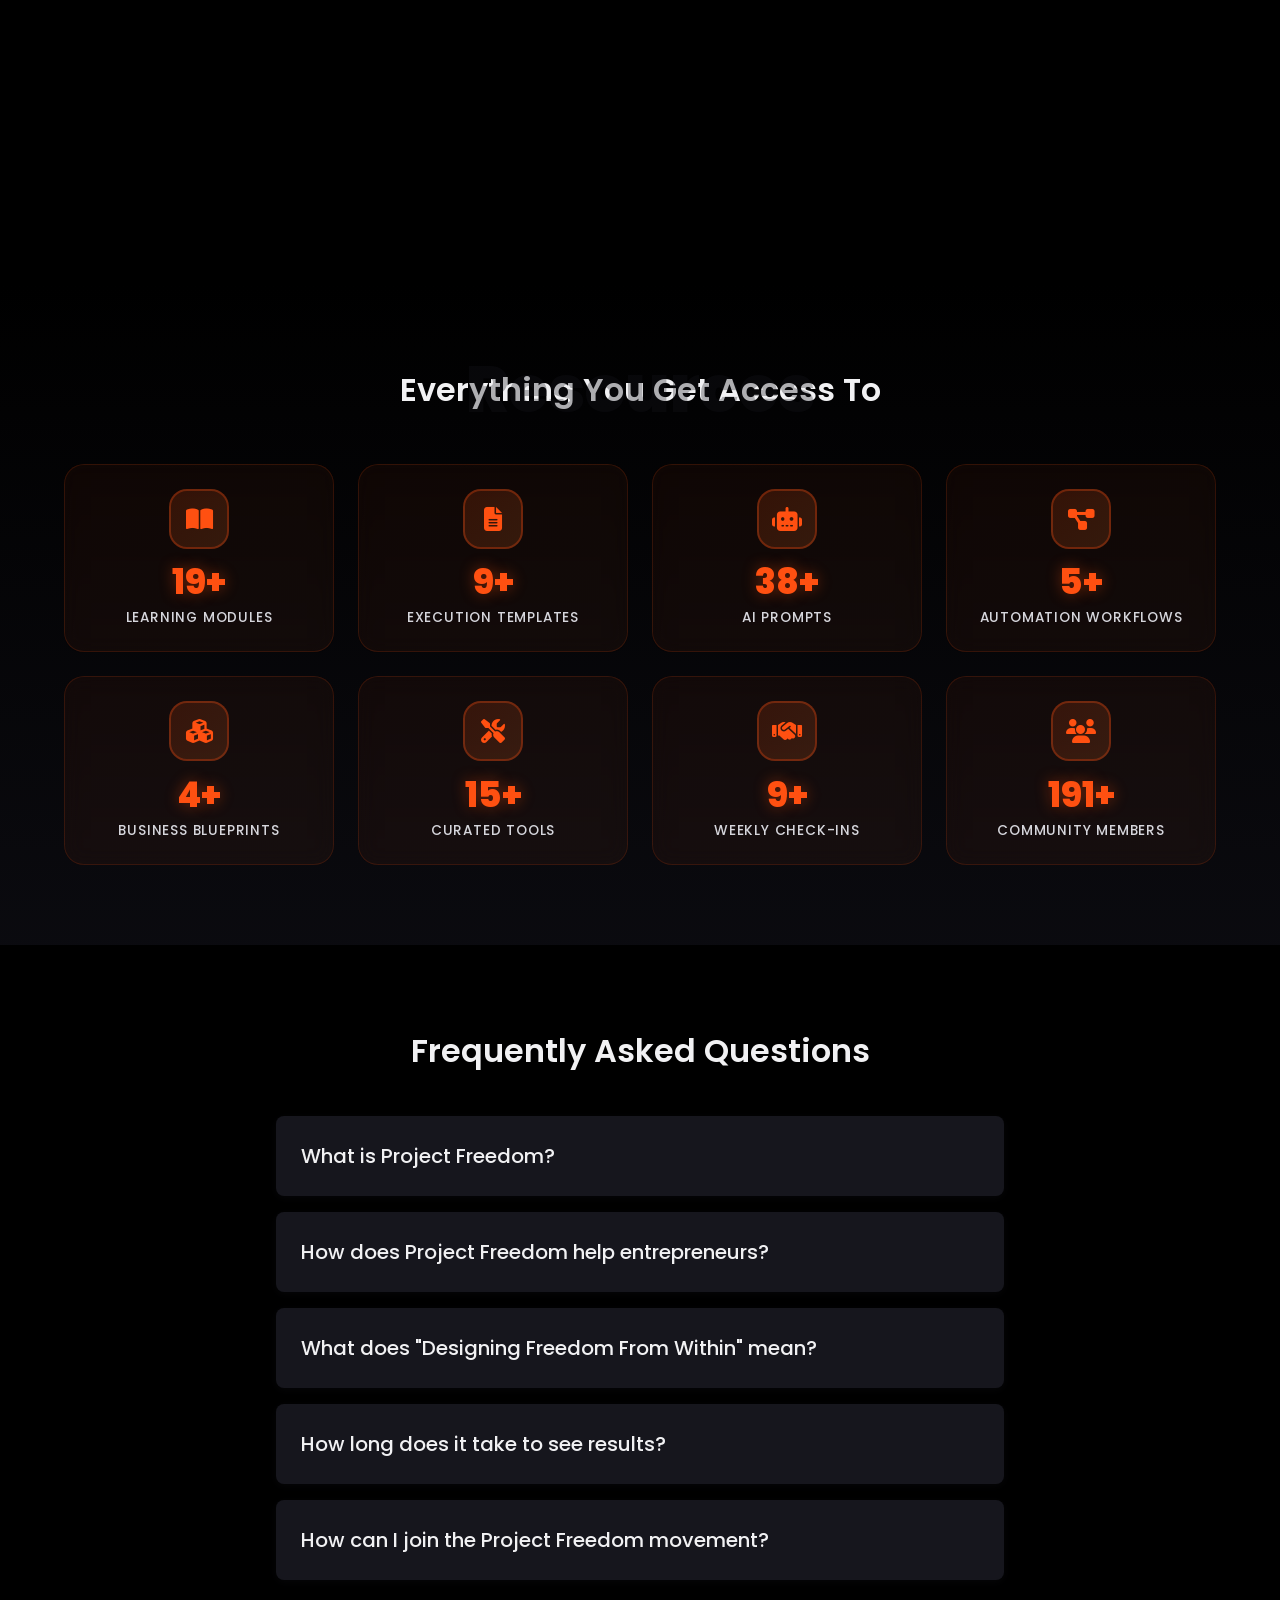
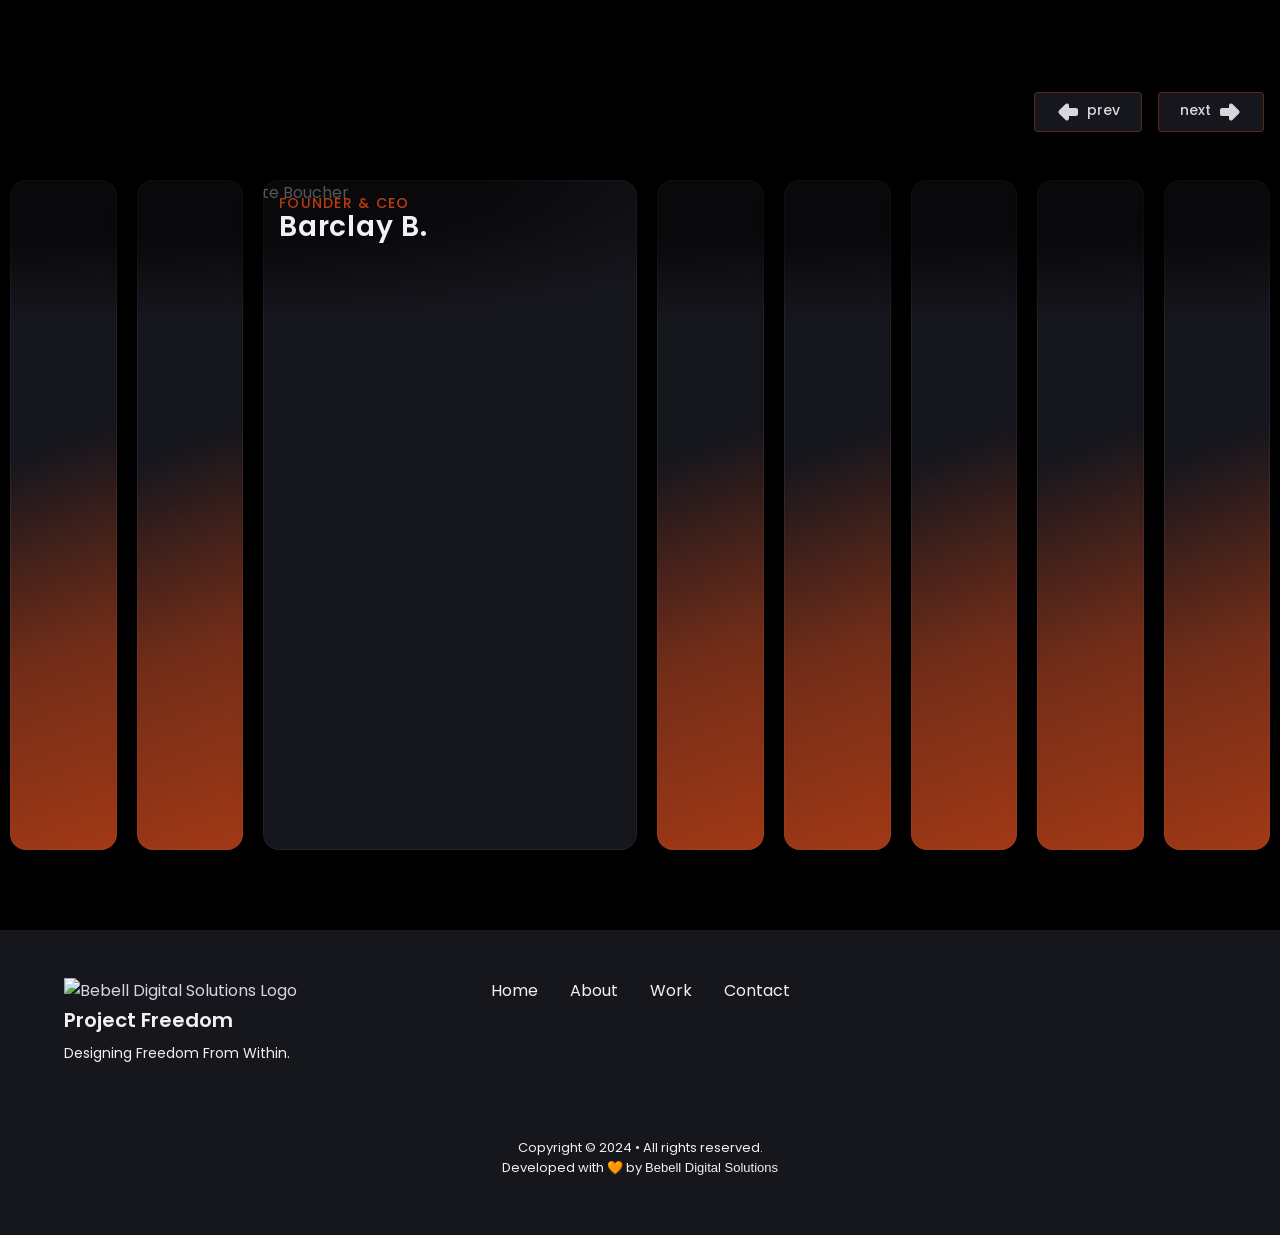
==== commit ee316e78: "Update index.html" ====
--- a/index.html
+++ b/index.html
@@ -933,16 +933,13 @@
     <img src="https://bucket.mlcdn.com/a/3336/3336910/images/972c5065cffe83955d5322557dcdce28eca170e5.png" alt="Volver arriba" style="width: 40px; height: 40px;">
 </div>
 
-    
-    
-    
 
     <!-- Footer -->
     <footer class="footer">
         <div class="footer-bg">
             <div class="footer-container container grid">
                 <div class="footer-brand">
-                    <img src="https://bucket.mlcdn.com/a/3336/3336910/images/494966047320c2c5be07bd50754a7183ffcda611.png" alt="Project Freedom Logo" class="footer-logo">
+                <img src="https://bucket.mlcdn.com/a/3336/3336910/images/cb4b37522607da45b7f91a8253f835eaf09b1f9e.png" alt="Bebell Digital Solutions Logo" class="logo-image">
                     <div class="footer-brand-text">
                         <h3 class="footer-title">Project Freedom</h3>
                         <span class="footer-subtitle">Designing Freedom From Within.</span>
--- a/styles.css
+++ b/styles.css
@@ -0,0 +1,1794 @@
+/*===========================================
+   TABLE OF CONTENTS
+=============================================
+01. CSS VARIABLES & ROOT
+02. RESET & BASE STYLES
+03. UTILITIES & ANIMATIONS
+04. TOP MENU BAR
+05. HERO SECTION
+06. VIDEO MODAL
+07. COUNTER STATS SECTION
+08. FAQ SECTION
+09. CAROUSEL SECTION
+10. FORM STYLES
+11. FOOTER
+12. PAGE LOADER
+13. BACK TO TOP BUTTON
+14. SCROLLBAR STYLES
+15. RESPONSIVE BREAKPOINTS
+===========================================*/
+
+/*===========================================
+   01. CSS VARIABLES & ROOT
+===========================================*/
+:root {
+    /* Dimensions */
+    --height: calc(80vh - 50px);
+    --width: 450px;
+    
+    /* Colors */
+    --hue-color: 242;
+    --skin-color: #ff5011;
+    --mirage-color: hsl(210, 10%, 23%);
+    --title-color: hsl(var(--hue-color), 8%, 95%);
+    --text-color: hsl(var(--hue-color), 8%, 85%);
+    --body-color: #000;
+    --box-color: hsl(var(--hue-color), 14%, 10%);
+    --scroll-box-color: hsl(var(--hue-color), 12%, 38%);
+    --scroll-thumb-color: hsl(var(--hue-color), 12%, 26%);
+    
+    /* Fonts */
+    --body-font: 'Poppins', sans-serif;
+    --signature-font: 'Turret', sans-serif;
+    
+    /* Font Sizes */
+    --biggest-font-size: 3rem;
+    --h1-font-size: 3rem;
+    --h2-font-size: 2rem;
+    --h3-font-size: 1.25rem;
+    --normal-font-size: 1rem;
+    --small-font-size: .875rem;
+    --smaller-font-size: .813rem;
+    
+    /* Font Weights */
+    --font-medium: 500;
+    --font-bold: 600;
+    
+    /* Margins */
+    --mb025: .25rem;
+    --mb05: .5rem;
+    --mb075: .75rem;
+    --mb1: 1rem;
+    --mb15: 1.5rem;
+    --mb2: 2rem;
+    --mb25: 2.5rem;
+    --mb3: 3rem;
+    
+    /* Z-Index */
+    --z-fixed: 10;
+    --z-modal: 1000;
+}
+
+
+
+
+
+
+
+/*===========================================
+   02. RESET & BASE STYLES
+===========================================*/
+* {
+    margin: 0;
+    padding: 0;
+    box-sizing: border-box;
+}
+
+html {
+    scroll-behavior: smooth;
+}
+
+body, html {
+    padding: 0;
+    align-items: start;
+    background: var(--body-color);
+    color: var(--text-color);
+}
+
+body {
+    font-family: var(--body-font);
+    font-size: var(--normal-font-size);
+    background-color: var(--body-color);
+    color: var(--text-color);
+    line-height: 1.6;
+}
+
+h1, h2, h3 {
+    color: var(--title-color);
+    font-weight: var(--font-bold);
+}
+
+a {
+    text-decoration: none;
+}
+
+button {
+    display: flex;
+    gap: .5em;
+    padding: 0.5em 1.5em;
+    background: var(--box-color);
+    color: var(--text-color);
+    border: 1px solid rgba(255, 80, 17, 0.3);
+    border-radius: 4px;
+    font-family: var(--body-font);
+    font-size: var(--small-font-size);
+    font-weight: var(--font-medium);
+    cursor: pointer;
+    transition: all 0.3s ease;
+}
+
+button:hover {
+    background: rgba(255, 80, 17, 0.1);
+    border-color: var(--skin-color);
+    color: var(--title-color);
+}
+
+button span,
+button svg {
+    margin: 0;
+    padding: 0;
+    fill: none;
+}
+
+button path {
+    fill: currentColor;
+}
+
+
+
+
+
+
+/*===========================================
+   03. UTILITIES & ANIMATIONS
+===========================================*/
+.container {
+    max-width: 1200px;
+    margin: 0 auto;
+    padding: 0 1.5rem;
+}
+
+@keyframes fadeInUp {
+    from {
+        opacity: 0;
+        transform: translateY(30px);
+    }
+    to {
+        opacity: 1;
+        transform: translateY(0);
+    }
+}
+
+@keyframes pulse-animation {
+    0% {
+        transform: translate(-50%, -50%) scale(0.95);
+        box-shadow: 0 0 0 0 rgba(255, 57, 0, 0.7);
+    }
+    70% {
+        transform: translate(-50%, -50%) scale(1.1);
+        box-shadow: 0 0 0 25px rgba(255, 57, 0, 0);
+    }
+    100% {
+        transform: translate(-50%, -50%) scale(0.95);
+        box-shadow: 0 0 0 0 rgba(255, 57, 0, 0);
+    }
+}
+
+@keyframes fadeIn {
+    from { opacity: 0; }
+    to { opacity: 1; }
+}
+
+@keyframes scaleUp {
+    from { 
+        opacity: 0;
+        transform: scale(0.9);
+    }
+    to { 
+        opacity: 1;
+        transform: scale(1);
+    }
+}
+
+@keyframes progress-pf82op {
+    100% { inset: 0; }
+}
+
+@keyframes pulseUnderline {
+    0%, 50% {
+        transform: scaleX(0);
+        opacity: 0;
+    }
+    25% {
+        transform: scaleX(1);
+        opacity: 1;
+    }
+    75% {
+        transform: scaleX(0);
+        opacity: 0;
+    }
+    100% {
+        transform: scaleX(0);
+        opacity: 0;
+    }
+}
+
+
+
+
+
+
+
+/*===========================================
+   04. TOP MENU BAR
+===========================================*/
+.top-menu-bar {
+    position: sticky;
+    top: 2.5rem;
+    z-index: 50;
+    max-width: 1100px;
+    margin: 0 auto;
+    width: calc(100% - 2rem);
+    background-color: hsla(var(--hue-color), 14%, 10%, 0.7);
+    backdrop-filter: blur(10px);
+    -webkit-backdrop-filter: blur(10px);
+    border: 1px solid #0c1116;
+    border-radius: 0.75rem;
+    padding: 0.5rem 1.5rem;
+    box-shadow: 0 4px 20px rgba(0,0,0,0.2);
+}
+
+.top-menu-content {
+    display: flex;
+    justify-content: space-between;
+    align-items: center;
+}
+
+.logo-container {
+    display: flex;
+    align-items: center;
+    gap: 0.75rem;
+}
+
+.logo-container .logo-image {
+    height: 40px;
+    width: 40px;
+    object-fit: contain;
+    border-radius: 4px;
+}
+
+.logo-container .logo-text {
+    font-size: 1.1rem;
+    font-weight: var(--font-bold); 
+    color: var(--title-color); 
+    white-space: nowrap;
+}
+
+.nav-links {
+    display: flex;
+    align-items: center;
+    gap: 1.5rem;
+}
+
+.nav-links a {
+    color: var(--text-color);
+    font-weight: var(--font-medium);
+    transition: color 0.3s ease;
+    font-size: var(--small-font-size);
+}
+
+.nav-links a:hover {
+    color: var(--skin-color);
+}
+
+.nav-cta-btn {
+    background: linear-gradient(to right, var(--skin-color), #d43a00);
+    color: var(--title-color);
+    padding: 0.75rem 1.75rem;
+    border-radius: 0.5rem;
+    font-weight: var(--font-medium);
+    font-size: var(--small-font-size);
+    transition: all 0.3s ease;
+    box-shadow: 0 4px 10px rgba(255, 80, 17, 0.2);
+}
+
+.nav-cta-btn:hover {
+    transform: translateY(-2px);
+    box-shadow: 0 6px 15px rgba(255, 80, 17, 0.3);
+    color: #fff;
+}
+
+
+
+
+
+
+/*===========================================
+   IMPROVED HERO TEXT STYLES - Add to your CSS
+===========================================*/
+.hero-tagline {
+    font-size: 1.5rem;
+    font-weight: var(--font-medium);
+    color: var(--skin-color);
+   margin-top: 1rem;
+    margin-bottom: 1rem;
+    letter-spacing: 2px;
+    text-transform: uppercase;
+    position: relative;
+    display: inline-block;
+    text-align: center;
+    width: 100%;
+}
+
+.hero-description {
+    font-size: 1.25rem;
+    line-height: 1.7;
+    color: var(--text-color);
+    max-width: 800px;
+    margin: 0 auto 1.5rem;
+    text-align: center;
+    font-weight: 300;
+    opacity: 0.95;
+}
+
+.hero-cta {
+    font-size: 1.2rem;
+    color: var(--title-color);
+    margin-bottom: var(--mb2);
+    text-align: center;
+    width: 100%;
+}
+
+.hero-cta .highlight {
+    color: var(--skin-color);
+    font-weight: var(--font-medium);
+    position: relative;
+    display: inline-block;
+}
+
+/* Optional: Add a subtle underline effect on highlight hover */
+.hero-cta .highlight:hover {
+    text-decoration: underline;
+    text-underline-offset: 4px;
+}
+
+/* Responsive adjustments */
+@media screen and (max-width: 768px) {
+    .hero-tagline {
+        font-size: 1.25rem;
+        letter-spacing: 1.5px;
+    }
+    
+    .hero-description {
+        font-size: 1.1rem;
+        line-height: 1.6;
+        padding: 0 1rem;
+        max-width: 100%;
+    }
+    
+    .hero-cta {
+        font-size: 1.1rem;
+    }
+}
+
+@media screen and (max-width: 480px) {
+    .hero-tagline {
+        font-size: 1.1rem;
+    }
+    
+    .hero-description {
+        font-size: 1rem;
+        padding: 0 0.75rem;
+    }
+    
+    .hero-cta {
+        font-size: 1rem;
+    }
+}
+
+/*===========================================
+   05. HERO SECTION
+===========================================*/
+.hero {
+    position: relative;
+    height: 100vh;
+    display: flex;
+    align-items: center;
+    justify-content: center;
+    text-align: center;
+    color: var(--title-color);
+    background-color: var(--body-color);
+    overflow: hidden;
+       cursor: pointer;
+}
+
+.hero-video {
+    position: absolute;
+    top: 0;
+    left: 0;
+    width: 100%;
+    height: 100%;
+    object-fit: cover;
+    opacity: 0.5;
+    z-index: 1;
+}
+
+.hero-content {
+    position: relative;
+    z-index: 2;
+    max-width: 980px;
+    padding: 0 1.5rem;
+    animation: fadeInUp 1s ease-out;
+    display: flex;
+    flex-direction: column;
+    align-items: center;
+}
+
+
+/*===========================================
+   HERO LOGO HOVER - Border Glow Version
+===========================================*/
+.hero-logo {
+    width: 100px;
+    height: 100px;
+    margin-bottom: var(--mb1);
+    border-radius: 0px;
+    object-fit: contain;
+    transition: all 0.4s ease;
+    position: relative;
+    z-index: 2;
+}
+
+.hero-logo:hover {
+    transform: scale(1.05); /* Very subtle expansion */
+    filter: drop-shadow(0 0 8px rgba(255, 80, 17, 0.3));
+    cursor: pointer;
+}
+
+
+
+
+.hero h1 {
+    font-size: var(--h1-font-size);
+    font-weight: var(--font-bold);
+    margin-bottom: var(--mb1);
+    text-shadow: 0 0 10px rgba(255, 80, 17, 0.5), 0 0 20px rgba(255, 80, 17, 0.3);
+    position: relative;
+    display: inline-block;
+}
+
+.hero h1::after {
+    content: '';
+    position: absolute;
+    bottom: -5px;
+    left: 0;
+    width: 100%;
+    height: 3px;
+    background: linear-gradient(to right, transparent, var(--skin-color), transparent);
+    transform: scaleX(0);
+    transform-origin: center;
+    animation: pulseUnderline 6s infinite;
+}
+
+.hero p {
+    font-size: var(--h3-font-size);
+    opacity: 0.9;
+    margin-bottom: var(--mb2);
+    text-align: center;
+}
+
+.video-container {
+    position: relative;
+    width: 100%;
+    padding-top: 56.25%;
+    margin-top: 150px;
+    margin-bottom: 50px;
+    display: flex;
+    align-items: center;
+    justify-content: center;
+       cursor: pointer;
+}
+
+.video-container video {
+    position: absolute;
+    top: 0;
+    left: 0;
+    width: 100%;
+    height: 100%;
+    object-fit: cover;
+}
+
+.play-video-btn {
+    position: absolute;
+    top: 50%;
+    left: 50%;
+    z-index: 5;
+    width: 90px;
+    height: 90px;
+    background-color: var(--skin-color);
+    border-radius: 50%;
+    display: flex;
+    justify-content: center;
+    align-items: center;
+    font-size: 2.5rem;
+    color: white;
+    cursor: pointer;
+    border: none;
+    animation: pulse-animation 2s infinite;
+}
+
+.play-video-btn i {
+    font-size: 30px;
+    color: white;
+    margin-left: 3px;
+}
+
+
+
+
+
+
+
+/*===========================================
+   10. FORM STYLES
+===========================================*/
+.ml-form-container-none {
+    width: 100%;
+    max-width: 980px;
+    margin: 0 auto;
+    display: flex;
+    justify-content: center;
+}
+
+
+/*===========================================
+   FORM FIXES - Equal padding on button
+===========================================*/
+.ml-form-container {
+    width: 100%;
+    max-width: 980px;
+    margin: 0 auto;
+    display: flex;
+    justify-content: center;
+}
+
+/* Target MailerLite button */
+.ml-form-embed button[type="submit"],
+.ml-form-embed .primary-btn {
+    padding-left: 2rem !important;
+    padding-right: 2rem !important;
+    width: auto !important;
+    min-width: 200px !important;
+    margin: 0 auto !important;
+}
+
+/* Ensure form iframe/embed doesn't constrain width */
+.ml-form-embed,
+.ml-form-embed iframe,
+.ml-form-embed .ml-form-embedWrapper {
+    width: 100% !important;
+    max-width: 980px !important;
+    margin: 0 auto !important;
+}
+
+
+
+.subscribe-form {
+    width: 100%;
+    max-width: 980px;
+    margin: 0 auto;
+    padding: 2rem;
+    background-color: var(--box-color);
+    border-radius: 0.5rem;
+    box-shadow: 0 10px 30px rgba(0, 0, 0, 0.3);
+}
+
+.form-group {
+    margin-bottom: var(--mb1);
+    text-align: left;
+}
+
+.form-group label {
+    display: block;
+    margin-bottom: var(--mb05);
+    color: var(--title-color);
+    font-weight: var(--font-medium);
+}
+
+.form-control {
+    width: 100%;
+    padding: 0.75rem 1rem;
+    background-color: var(--body-color);
+    border: 2px solid var(--skin-color);
+    border-radius: 0.5rem;
+    color: var(--title-color);
+    font-size: var(--normal-font-size);
+    transition: all 0.3s ease;
+}
+
+.form-control:focus {
+    outline: none;
+    box-shadow: 0 0 0 3px rgba(255, 80, 17, 0.3);
+}
+
+.btn-subscribe {
+    width: 100%;
+    padding: 0.75rem 1.75rem;
+    background: linear-gradient(to right, var(--skin-color), #d43a00);
+    color: var(--title-color);
+    font-weight: var(--font-medium);
+    border: none;
+    border-radius: 0.5rem;
+    cursor: pointer;
+    transition: all 0.3s ease;
+    box-shadow: 0 4px 15px rgba(255, 80, 17, 0.3);
+}
+
+.btn-subscribe:hover {
+    transform: translateY(-2px);
+    box-shadow: 0 6px 20px rgba(255, 80, 17, 0.4);
+}
+
+
+
+
+
+
+
+
+
+
+
+/*===========================================
+   HERO STATS STYLES
+===========================================*/
+.hero-stats {
+    display: grid;
+    grid-template-columns: repeat(4, 1fr);
+    gap: 1rem;
+    margin: 2.5rem 0 1rem;
+    width: 100%;
+    max-width: 980px;
+   cursor: pointer;
+}
+
+
+
+.stat-card {
+    background: linear-gradient(135deg, rgba(255, 80, 17, 0.05) 0%, rgba(255, 122, 51, 0.05) 100%);
+    border: 1px solid rgba(255, 80, 17, 0.15);
+    border-radius: 16px;
+    padding: 1.2rem 0.8rem;
+    display: flex;
+    flex-direction: column;
+    align-items: center;
+    text-align: center;
+    gap: 0.6rem;
+    transition: all 0.4s cubic-bezier(0.4, 0, 0.2, 1);
+    position: relative;
+    overflow: hidden;
+    backdrop-filter: blur(10px);
+    -webkit-backdrop-filter: blur(10px);
+}
+
+.stat-card::after {
+    content: '';
+    position: absolute;
+    top: -50%;
+    left: -50%;
+    width: 200%;
+    height: 200%;
+    background: radial-gradient(circle, rgba(255, 80, 17, 0.1) 0%, transparent 70%);
+    opacity: 0;
+    transition: opacity 0.4s ease;
+    pointer-events: none;
+}
+
+.stat-card:hover {
+    border-color: var(--skin-color);
+    background: linear-gradient(135deg, rgba(255, 80, 17, 0.1) 0%, rgba(255, 122, 51, 0.1) 100%);
+    transform: translateY(-5px) scale(1.02);
+    box-shadow: 0 10px 30px rgba(255, 80, 17, 0.2);
+}
+
+.stat-card:hover::after {
+    opacity: 1;
+}
+
+.stat-glow {
+    position: absolute;
+    top: 0;
+    left: -100%;
+    width: 100%;
+    height: 100%;
+    background: linear-gradient(90deg, transparent, rgba(255, 80, 17, 0.15), transparent);
+    transition: left 0.6s cubic-bezier(0.4, 0, 0.2, 1);
+    z-index: 0;
+    pointer-events: none;
+}
+
+.stat-card:hover .stat-glow {
+    left: 100%;
+}
+
+.stat-icon {
+    width: 45px;
+    height: 45px;
+    display: flex;
+    align-items: center;
+    justify-content: center;
+    background: linear-gradient(135deg, rgba(255, 80, 17, 0.15) 0%, rgba(255, 122, 51, 0.15) 100%);
+    border: 1px solid rgba(255, 80, 17, 0.3);
+    border-radius: 12px;
+    color: var(--skin-color);
+    font-size: 1.2rem;
+    flex-shrink: 0;
+    position: relative;
+    transition: all 0.3s ease;
+    z-index: 1;
+}
+
+.stat-card:hover .stat-icon {
+    background: linear-gradient(135deg, rgba(255, 80, 17, 0.25) 0%, rgba(255, 122, 51, 0.25) 100%);
+    transform: rotate(5deg) scale(1.1);
+    border-color: var(--skin-color);
+}
+
+.stat-content {
+    flex: 1;
+    z-index: 1;
+    position: relative;
+}
+
+
+/* Ensure stat numbers are visible even before animation */
+.stat-number {
+    font-size: 1.8rem;
+    font-weight: 800;
+    color: var(--skin-color);
+    margin-bottom: 0.2rem;
+    line-height: 1.2;
+    text-shadow: 0 0 10px rgba(255, 80, 17, 0.3);
+    min-height: 2.5rem; /* Prevents layout shift */
+    display: flex;
+    align-items: center;
+    justify-content: center;
+}
+
+/* For the main counter stats section */
+.counter-stats .stat-number {
+    font-size: 4rem;
+    min-height: 5rem;
+}
+
+.stat-label {
+    color: var(--text-color);
+    font-size: 0.5rem;
+    font-weight: 500;
+    letter-spacing: 0.5px;
+    transition: color 0.3s ease;
+}
+
+.stat-card:hover .stat-label {
+    color: var(--title-color);
+}
+
+/* Responsive adjustments */
+@media screen and (max-width: 968px) {
+    .hero-stats {
+        grid-template-columns: repeat(4, 1fr);
+        gap: 0.8rem;
+    }
+    
+    .stat-number {
+        font-size: 1.5rem;
+    }
+    
+    .stat-label {
+        font-size: 0.7rem;
+    }
+}
+
+@media screen and (max-width: 768px) {
+    .hero-stats {
+        grid-template-columns: repeat(2, 1fr);
+        gap: 0.8rem;
+    }
+    
+    .stat-card {
+        padding: 1rem 0.5rem;
+    }
+    
+    .stat-icon {
+        width: 40px;
+        height: 40px;
+        font-size: 1rem;
+    }
+}
+
+@media screen and (max-width: 480px) {
+    .hero-stats {
+        grid-template-columns: 1fr;
+        gap: 0.8rem;
+    }
+    
+    .stat-card {
+        flex-direction: row;
+        text-align: left;
+        padding: 0.8rem 1rem;
+    }
+    
+    .stat-icon {
+        margin-right: 0.5rem;
+    }
+    
+    .stat-number {
+        font-size: 1.3rem;
+    }
+}
+
+
+
+
+
+
+
+
+
+
+.stats-section {
+    display: grid;
+    grid-template-columns: repeat(4, 1fr);
+    gap: 1rem;
+    margin: 2.5rem 0 1rem;
+    width: 100%;
+    max-width: 980px;
+       cursor: pointer;
+}
+
+
+
+
+
+
+
+
+
+
+
+
+
+
+
+
+/*===========================================
+   07. VIDEO MODAL
+===========================================*/
+.video-modal {
+    position: fixed;
+    top: 0;
+    left: 0;
+    width: 100%;
+    height: 100%;
+    background-color: rgba(0,0,0,0.95);
+    z-index: var(--z-modal);
+    display: none;
+    justify-content: center;
+    align-items: center;
+    padding: 2rem;
+    animation: fadeIn 0.3s ease-out;
+}
+
+.video-modal-content {
+    position: relative;
+    width: 90%;
+    max-width: 1200px;
+    aspect-ratio: 16 / 9;
+    animation: scaleUp 0.3s ease-out;
+}
+
+.video-modal-content iframe {
+    width: 100%;
+    height: 100%;
+    border: 3px solid var(--box-color);
+    border-radius: 0.5rem;
+    display: block;
+}
+
+.video-modal-close {
+    position: absolute;
+    top: -50px;
+    right: 0;
+    font-size: 2.5rem;
+    color: #fff;
+    cursor: pointer;
+    transition: color 0.3s ease, transform 0.2s ease;
+    z-index: 1001;
+    background: none;
+    border: none;
+}
+
+.video-modal-close:hover {
+    color: var(--skin-color);
+    transform: scale(1.1);
+}
+
+
+
+
+
+
+
+
+
+
+
+/*===========================================
+   08. COUNTER STATS SECTION
+===========================================*/
+.counter-stats {
+    background-color: hsl(var(--hue-color), 19%, 5%);
+    padding: 4rem 0;
+    margin-top: 0;
+}
+
+.stats-grid {
+    display: grid;
+    grid-template-columns: repeat(3, 1fr);
+    gap: 2rem;
+    text-align: center;
+}
+
+.stat-item {
+    display: flex;
+    flex-direction: column;
+    align-items: center;
+    justify-content: center;
+}
+
+.stat-number {
+    font-size: 4rem;
+    font-weight: var(--font-bold);
+    color: var(--skin-color);
+    line-height: 1;
+    margin-bottom: 0.5rem;
+    font-family: var(--body-font);
+    text-shadow: 0 0 10px rgba(255, 80, 17, 0.3);
+}
+
+.stat-label {
+    font-size: 1.25rem;
+    color: var(--title-color);
+    text-transform: uppercase;
+    letter-spacing: 1px;
+    font-weight: var(--font-medium);
+}
+
+
+
+
+
+
+
+
+
+
+
+/*===========================================
+   09. FAQ SECTION
+===========================================*/
+#faq {
+    padding: 5rem 0;
+    background-color: var(--body-color);
+    width: 100%;
+   cursor: pointer;
+}
+
+#faq .section-title {
+    text-align: center;
+    font-size: var(--h2-font-size);
+    color: var(--title-color);
+    margin-bottom: var(--mb3);
+    position: relative;
+    width: 100%;
+    display: block;
+}
+
+#faq .section-title[data-heading] {
+    position: relative;
+    display: inline-block;
+    text-align: center;
+    width: auto;
+}
+
+#faq .section-title[data-heading]::after {
+    content: attr(data-heading);
+    position: absolute;
+    top: 50%;
+    left: 50%;
+    transform: translate(-50%, -50%);
+    font-size: 4rem;
+    font-weight: 900;
+    color: var(--box-color);
+    opacity: 0.3;
+    z-index: -1;
+    white-space: nowrap;
+}
+
+#faq .container {
+    max-width: 768px !important;
+    margin-left: auto !important;
+    margin-right: auto !important;
+    display: block !important;
+    padding: 0 20px !important;
+    text-align: center !important;
+}
+
+.faq-container {
+    max-width: 768px;
+    margin-left: auto;
+    margin-right: auto;
+    display: flex;
+    flex-direction: column;
+    gap: 1.5rem !important;
+    width: 100%;
+}
+
+.faq-item {
+    background-color: var(--box-color);
+    border-radius: .5rem;
+    padding: 1.5rem;
+    box-shadow: 0 2px 8px hsla(var(--hue-color), 14%, 5%, .5);
+    width: 100%;
+    transition: all 0.3s ease;
+    border: 1px solid transparent;
+    margin-bottom: 1.5rem !important;
+}
+
+.faq-item:not(:last-child) {
+    margin-bottom: 1.5rem;
+}
+
+.faq-item:hover {
+    border-color: var(--skin-color);
+    transform: translateY(-2px);
+    box-shadow: 0 4px 12px hsla(var(--hue-color), 14%, 5%, .7);
+}
+
+.faq-header {
+    display: flex;
+    align-items: center;
+    justify-content: space-between;
+    cursor: pointer;
+    gap: 1rem;
+    width: 100%;
+    background: transparent;
+    border: none;
+    padding: 0;
+}
+
+.faq-question {
+    font-size: var(--h3-font-size);
+    color: var(--title-color);
+    text-align: left;
+    width: 100%;
+    margin: 0;
+    font-weight: var(--font-medium);
+}
+
+.faq-icon {
+    font-size: 1.5rem;
+    color: var(--skin-color);
+    transition: transform .3s;
+    flex-shrink: 0;
+}
+
+.faq-content {
+    overflow: hidden;
+    max-height: 0;
+    transition: max-height .3s ease-out;
+}
+
+.faq-answer {
+    font-size: var(--small-font-size);
+    padding-top: 1rem;
+    border-top: 1px solid var(--scroll-thumb-color);
+    margin-top: 1rem;
+    text-align: left;
+    color: var(--text-color);
+    line-height: 1.6;
+}
+
+.faq-answer a {
+    color: var(--skin-color);
+    text-decoration: none;
+    transition: color 0.3s ease;
+}
+
+.faq-answer a:hover {
+    text-decoration: underline;
+}
+
+.faq-open .faq-icon {
+    transform: rotate(45deg);
+}
+
+.faq-open .faq-content {
+    max-height: 500px;
+}
+
+
+
+
+
+
+
+
+
+
+
+
+/*===========================================
+   10. CAROUSEL SECTION
+===========================================*/
+.carousel {
+    display: grid;
+    transform: translate3d(0,0,0.1px);
+    font-family: var(--body-font);
+   cursor: pointer;
+}
+
+.carousel__list {
+    display: flex;
+    overflow: hidden;
+    list-style: none;
+    padding: 2em 0 3em;
+    margin: 0;
+    contain: layout;
+    isolation: isolate;
+}
+
+.carousel__item {
+    display: grid;
+    position: relative;
+    align-content: start;
+    margin: 0 10px;
+    padding: 0;
+    flex: 1 1 10%;
+    height: var(--height);
+    overflow: hidden;
+    background: var(--box-color);
+    border-radius: 16px;
+    transform: translate3d(0,0,0.1px);
+    box-shadow: rgba(0, 0, 0, 0.4) 0px 3px 15px 2px, rgba(0, 0, 0, 0.2) 0px 12px 28px 0px, rgba(0, 0, 0, 0.1) 0px 2px 4px 0px, rgba(255, 255, 255, 0.05) 0px 0px 0px 1px inset;
+    contain: layout;
+    isolation: isolate;
+}
+
+.carousel__item,
+.carousel__item * {
+    transition: all .6s cubic-bezier(.55,.24,.18,1);
+    user-select: none;
+}
+
+.carousel__image,
+.carousel__contents {
+    width: var(--width);
+    height: auto;
+}
+
+.carousel__item:hover {
+    flex-basis: calc( var(--width) / 2 );
+    transition: all 0.3s ease;
+}
+
+.carousel__item[data-active] {
+    flex-basis: var(--width);
+    flex-grow: 0;
+}
+
+.carousel__item img {
+    display: block;
+    position: absolute;
+    width: var(--width);
+    height: 100%;
+    left: 50%;
+    top: 50%;
+    transform: translate(-50%, -50%);
+    z-index: -1;
+    aspect-ratio: 2/3;
+    object-fit: cover;
+    filter: saturate(0.2) contrast(0.75) brightness(1.1);
+}
+
+.carousel__item::after {
+    content: "";
+    position: absolute;
+    inset: 0;
+    width: 100%;
+    height: 100%;
+    z-index: 1;
+    opacity: 1;
+    background: linear-gradient(160deg, rgba(2,0,36,0) 40%, rgba(255, 80, 17, 0.4) 70%, rgba(255, 80, 17, 0.6) 100%);
+    transition: all .66s cubic-bezier(.55,.24,.18,1);
+}
+
+.carousel__item[data-active]::after {
+    transform: translateY(100%);
+}
+
+.carousel__item[data-active],
+.carousel__item[data-active] * {
+    opacity: 1;
+    filter: none;
+}
+
+.carousel__contents {
+    display: flex;
+    flex-direction: column-reverse;
+    justify-content: start;
+    min-height: 200px;
+    padding: 1em;
+    z-index: 2;
+    background-image: radial-gradient( ellipse at 0px 0px, rgba(0,0,0,0.6) 20%, transparent 50% );
+    background-size: 170% 200px;
+    background-repeat: no-repeat;
+    position: absolute;
+    top: 0;
+    left: 0;
+}
+
+.carousel__contents .user__name {
+    color: var(--title-color);
+    font-size: 1.75em;
+    font-weight: var(--font-bold);
+    letter-spacing: .8px;
+    text-shadow: 0 1px 0 rgba(0,0,0,0.3);
+}
+
+.carousel__contents .user__title {
+    font-family: var(--body-font);
+    font-size: .875em;
+    letter-spacing: 1.25px;
+    font-weight: var(--font-medium);
+    text-transform: uppercase;
+    color: transparent;
+    background: linear-gradient( 270deg, var(--skin-color), rgba(255, 80, 17, 0.8) );
+    background-clip: text;
+    -webkit-background-clip: text;
+    opacity: 0.85;
+    text-wrap: balance;
+    margin-bottom: 0.5em;
+}
+
+.carousel__contents .user__title,
+.carousel__contents .user__name {
+    margin: 0;
+    line-height: 1.1;
+    opacity: 0;
+    transform: translateX(-200px);
+    transition-duration: 1s;
+    max-width: 18em;
+}
+
+[data-active] .carousel__contents * {
+    transform: translateX(0px); 
+    transition-duration: 0.66s;
+    opacity: 1;
+}
+
+[data-active] .carousel__contents .user__name {
+    transition-delay: 0.1s;
+}
+
+[data-active] .carousel__contents .user__title {
+    opacity: 0.85; 
+    transition-delay: 0.05s;
+}
+
+.carousel__nav {
+    padding: 1em;
+    justify-self: end;
+    grid-row: 1;
+    display: flex;
+    justify-content: space-between;
+    gap: 1em;
+}
+
+
+
+
+
+
+
+
+
+
+
+
+
+
+
+
+
+
+
+
+
+/*===========================================
+   11. FOOTER
+===========================================*/
+.footer {
+    padding-top: 2rem;
+    margin-top: auto;
+}
+
+.footer-bg {
+    background-color: var(--box-color);
+    padding: 3rem 0 3.5rem;
+}
+
+.footer-container {
+    grid-template-columns: repeat(3, 1fr);
+    column-gap: 1.6rem;
+    display: grid;
+}
+
+.footer-brand {
+    display: flex;
+    flex-direction: column;
+    align-items: flex-start;
+}
+
+.footer-logo {
+    width: 50px;
+    height: auto;
+    margin-bottom: 1rem;
+    display: block;
+}
+
+.footer-title {
+    font-size: var(--h3-font-size);
+    margin-bottom: var(--mb025);
+    color: var(--title-color);
+}
+
+.footer-subtitle {
+    font-size: var(--small-font-size);
+    color: var(--title-color);
+}
+
+.footer-links {
+    display: flex;
+    justify-self: center;
+    column-gap: 2rem;
+    list-style: none;
+}
+
+.footer-links li a {
+    color: var(--title-color);
+    text-decoration: none;
+    transition: color 0.3s ease;
+}
+
+.footer-links li a:hover {
+    color: var(--skin-color);
+}
+
+.footer-socials {
+    justify-self: flex-end;
+}
+
+.footer-social {
+    font-size: 1.25rem;
+    margin-right: var(--mb15);
+    color: var(--title-color);
+    text-decoration: none;
+}
+
+.footer-social:hover {
+    color: var(--skin-color);
+}
+
+.footer-copy {
+    font-size: var(--smaller-font-size);
+    text-align: center;
+    margin-top: 4.5rem;
+    color: var(--title-color);
+}
+
+.footer-copy a {
+    font-family: var(--signature-font);
+    color: var(--title-color);
+    text-decoration: none;
+}
+
+.footer-copy a:hover {
+    color: var(--skin-color);
+}
+
+
+
+
+
+
+
+
+
+
+
+/*===========================================
+   12. PAGE LOADER
+===========================================*/
+.page-loader {
+    position: fixed;
+    top: 0;
+    left: 0;
+    width: 100%;
+    height: 100%;
+    background-color: #000;
+    display: flex;
+    flex-direction: column;
+    justify-content: center;
+    align-items: center;
+    z-index: 9999;
+    transition: opacity 0.3s ease;
+}
+
+.loader-header {
+    color: white;
+    font-size: 24px;
+    font-family: Arial, sans-serif;
+    margin-bottom: 20px;
+    text-align: center;
+}
+
+.progress {
+    width: 272.8px;
+    height: 41.7px;
+    border-radius: 28.8px;
+    color: #ff5011;
+    background-color: #000;
+    border: 2.9px solid;
+    position: relative;
+}
+
+.progress::before {
+    content: "";
+    position: absolute;
+    margin: 2.9px;
+    inset: 0 100% 0 0;
+    border-radius: inherit;
+    background: currentColor;
+    animation: progress-pf82op 1.5s forwards;
+}
+
+.page-loader.hidden {
+    opacity: 0;
+    pointer-events: none;
+}
+
+
+
+
+
+
+
+
+/*===========================================
+   13. BACK TO TOP BUTTON
+===========================================*/
+#back-to-top {
+    position: fixed;
+    bottom: 20px;
+    right: 20px;
+    display: none;
+    cursor: pointer;
+    z-index: 1000;
+}
+
+
+
+
+
+
+
+/*===========================================
+   14. SCROLLBAR STYLES
+===========================================*/
+::-webkit-scrollbar {
+    width: 12px;
+}
+
+::-webkit-scrollbar-track {
+    background: var(--box-color);
+    border-radius: 10px;
+}
+
+::-webkit-scrollbar-thumb {
+    background: var(--skin-color);
+    border-radius: 10px;
+    border: 2px solid var(--box-color);
+}
+
+::-webkit-scrollbar-thumb:hover {
+    background: var(--skin-color);
+    opacity: 0.8;
+}
+
+* {
+    scrollbar-width: thin;
+    scrollbar-color: var(--skin-color) var(--box-color);
+}
+
+
+
+
+
+
+
+
+
+
+/*===========================================
+   15. RESPONSIVE BREAKPOINTS
+===========================================*/
+@media screen and (max-width: 1024px) {
+    :root {
+        --biggest-font-size: 2rem;
+        --h1-font-size: 3rem;
+        --h2-font-size: 1.25rem;
+        --h3-font-size: 1.125rem;
+        --normal-font-size: .938rem;
+        --small-font-size: .813rem;
+        --smaller-font-size: .75rem;
+    }
+    
+    .hero h1 {
+        font-size: 2.5rem;
+    }
+}
+
+@media screen and (max-width: 800px) {
+    .carousel__item {
+        flex-basis: 15%;
+    }
+    
+    .carousel__item img {
+        width: calc(var(--width) * .5);
+    }
+    
+    .carousel__contents {
+        transform: translateX(-100%) rotate(90deg);
+        transform-origin: bottom right;
+        align-items: end;
+        justify-content: end;
+        background-image: radial-gradient( ellipse at 100% 100%, rgba(0, 0, 0,.6) 0%, transparent 50% );
+        background-position: -100% 100%;
+        flex-direction: column;
+        position: absolute;
+        bottom: 0;
+        left: 0;
+        text-align: right;
+    }
+    
+    [data-active] .carousel__contents {
+        background-position: 100% 100%;
+    }
+    
+    .carousel__contents .user__title,
+    .carousel__contents .user__name {
+        max-width: 70vh;
+        transform: translateX(200px);
+    }
+}
+
+@media screen and (max-width: 768px) {
+    .nav-links {
+        gap: 0.5rem;
+    }
+    
+    .nav-links a:not(.nav-cta-btn) {
+        display: none;
+    }
+    
+    .logo-container .logo-text {
+        display: none;
+    }
+    
+    .top-menu-bar {
+        padding: 0.5rem 1rem;
+    }
+    
+    .hero {
+        height: auto;
+        min-height: 100vh;
+    }
+    
+    .hero h1 {
+        font-size: 2rem;
+    }
+    
+    .hero p {
+        font-size: var(--normal-font-size);
+    }
+    
+    .hero-logo {
+        width: 70px;
+        height: 70px;
+    }
+    
+    .video-modal {
+        padding: 1rem;
+    }
+    
+    .video-modal-content {
+        width: 95%;
+    }
+    
+    .video-modal-close {
+        top: -40px;
+        font-size: 2rem;
+    }
+    
+    .counter-stats {
+        padding: 3rem 0;
+    }
+    
+    .stats-grid {
+        grid-template-columns: 1fr;
+        gap: 2.5rem;
+    }
+    
+    .stat-number {
+        font-size: 3rem;
+    }
+    
+    .stat-label {
+        font-size: 1.125rem;
+    }
+    
+    #faq {
+        padding: 3rem 0;
+    }
+    
+    #faq .section-title[data-heading]::after {
+        font-size: 3rem;
+    }
+    
+    #faq .container {
+        padding: 0 15px !important;
+    }
+    
+    .faq-container {
+        max-width: 100%;
+        gap: 1rem !important;
+    }
+    
+    .faq-item {
+        margin-bottom: 1rem !important;
+    }
+    
+    .faq-question {
+        font-size: 1.125rem;
+    }
+    
+    .subscribe-form {
+        padding: 1.5rem;
+    }
+    
+    .footer-container {
+        grid-template-columns: 1fr;
+        gap: 2rem;
+        text-align: center;
+    }
+    
+    .footer-links {
+        justify-self: center;
+        flex-direction: column;
+        gap: 1rem;
+    }
+    
+    .footer-socials {
+        justify-self: center;
+    }
+    
+    .footer-brand {
+        align-items: center;
+    }
+    
+    .footer-logo {
+        width: 40px;
+    }
+}
+
+@media screen and (max-width: 600px) {
+    .carousel__item {
+        flex-basis: 10%;
+        margin: 0 5px;
+        border-radius: 8px;
+        font-size: 3vw;
+    }
+    
+    .carousel__item[data-active] {
+        flex-basis: 45%;
+        flex-grow: 0;
+    }
+    
+    .carousel__item:nth-child(3),
+    .carousel__item:nth-child(7) {
+        flex: 0 0 10px;
+    }
+    
+    .carousel__item:nth-child(2),
+    .carousel__item:nth-child(8) {
+        flex: 0 0 5px;
+        transform: translateX(-50px);
+    }
+    
+    .carousel__item:nth-child(8) {
+        transform: translateX(50px);
+    }
+    
+    .carousel__item:nth-child(1),
+    .carousel__item:nth-child(n+9) {
+        flex: 0 0 0px;
+        margin: 0;
+        box-shadow: none;
+        opacity: 0!important;
+    }
+    
+    .carousel__item:not(:nth-child( n + 5 )) img,
+    .carousel__item:nth-child( n + 7 ) img {
+        opacity: 0.8;
+    }
+    
+    .carousel__item:not(:nth-child( n + 4 )) *,
+    .carousel__item:nth-child( n + 7 ) * {
+        opacity: 0!important;
+    }
+}
+
+@media screen and (max-width: 576px) {
+    .nav-cta-btn {
+        padding: 0.6rem 1.25rem;
+        font-size: var(--smaller-font-size);
+    }
+    
+    .hero h1 {
+        font-size: 1.75rem;
+    }
+    
+    .hero-logo {
+        width: 50px;
+        height: 50px;
+    }
+    
+    #faq .container {
+        padding: 0 10px !important;
+    }
+    
+    .faq-container {
+        gap: 0.75rem !important;
+    }
+    
+    .faq-item {
+        padding: 1rem;
+        margin-bottom: 0.75rem !important;
+    }
+    
+    .faq-question {
+        font-size: 1rem;
+    }
+    
+    #faq .section-title
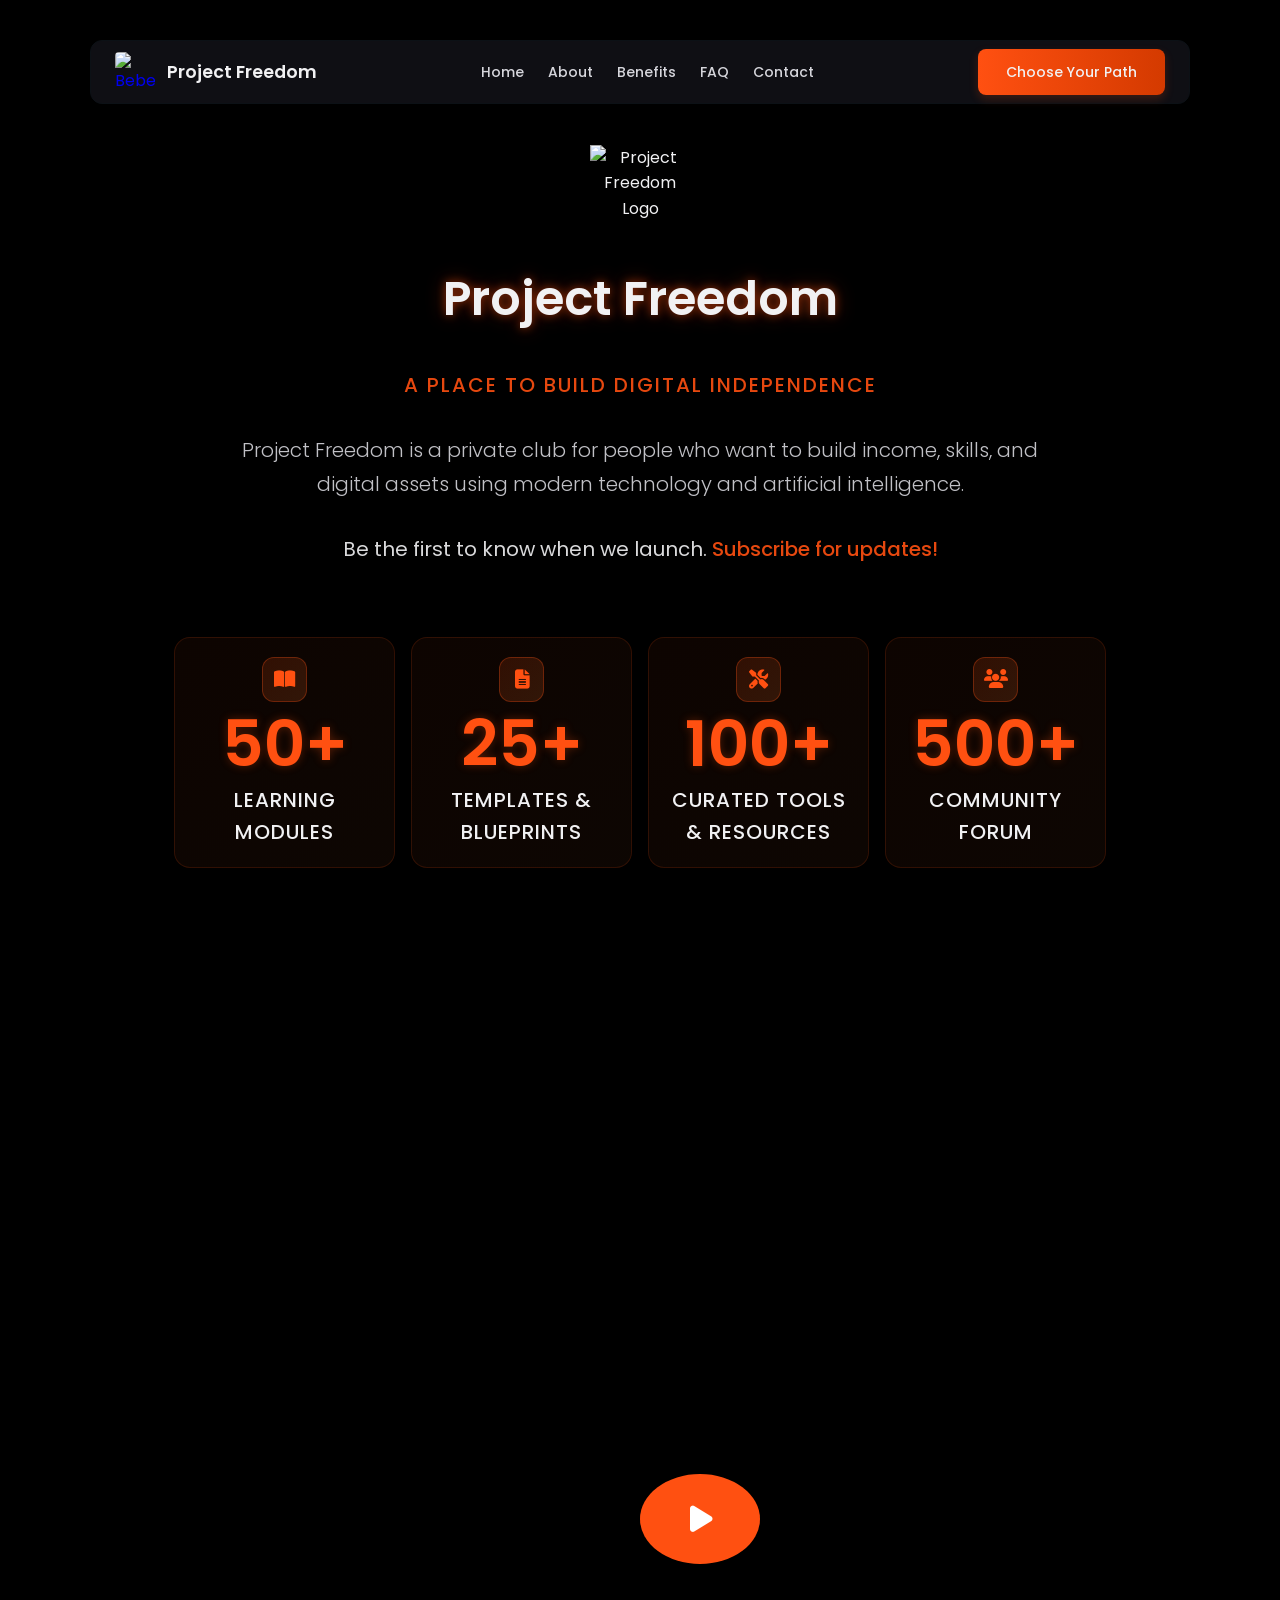
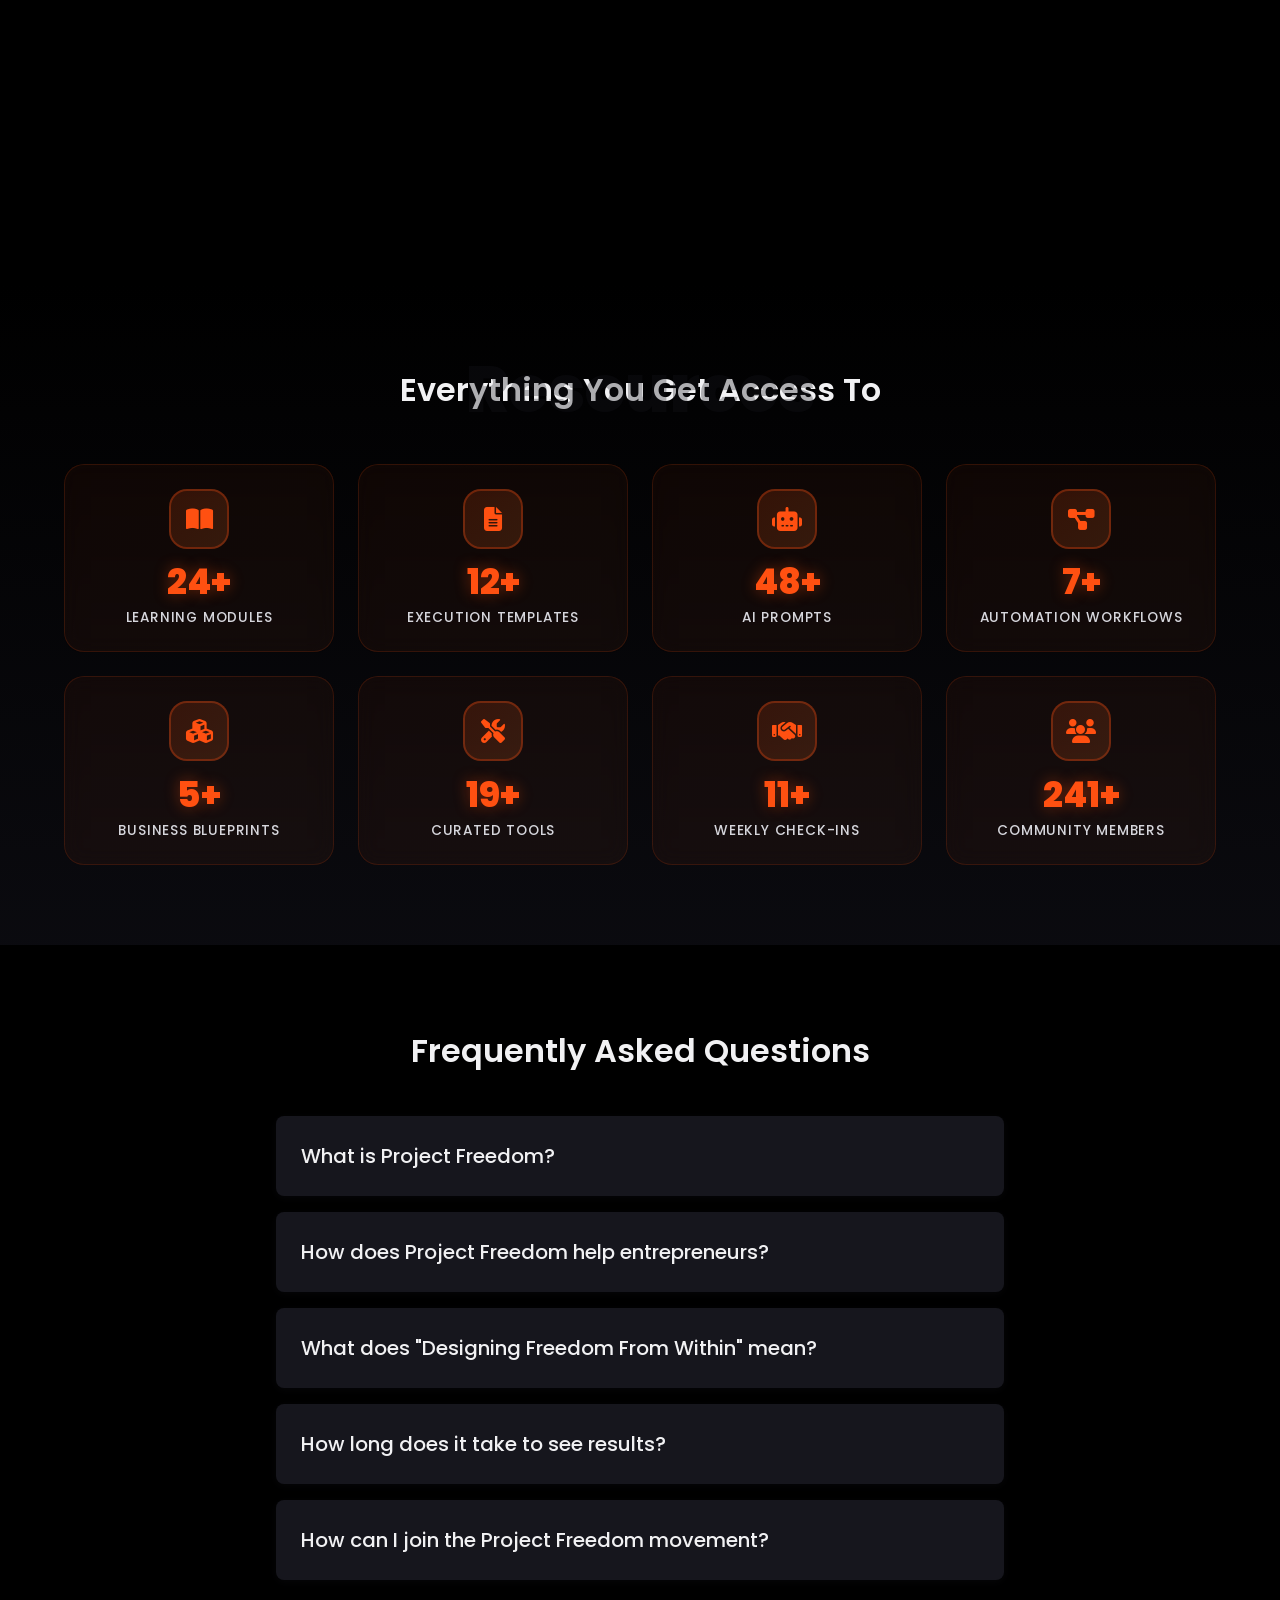
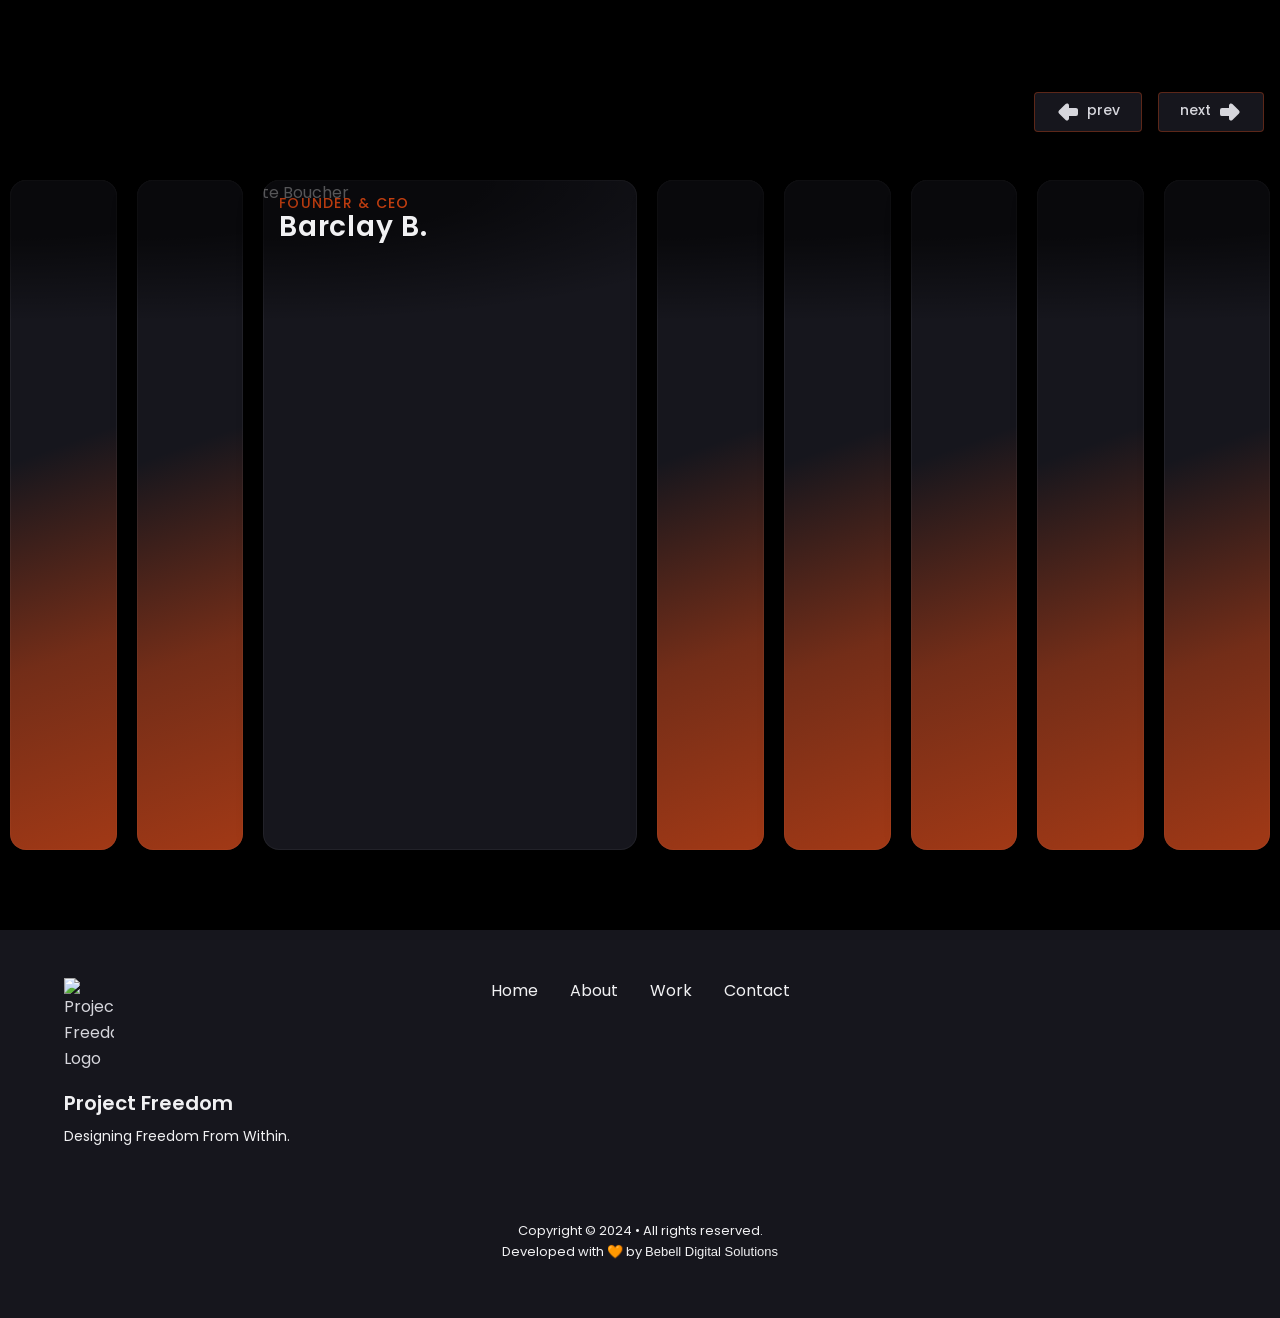
==== commit 8d0c6580: "Update index.html" ====
--- a/index.html
+++ b/index.html
@@ -939,7 +939,7 @@
         <div class="footer-bg">
             <div class="footer-container container grid">
                 <div class="footer-brand">
-                <img src="https://bucket.mlcdn.com/a/3336/3336910/images/cb4b37522607da45b7f91a8253f835eaf09b1f9e.png" alt="Bebell Digital Solutions Logo" class="logo-image">
+                    <img src="https://bucket.mlcdn.com/a/3336/3336910/images/494966047320c2c5be07bd50754a7183ffcda611.png" alt="Project Freedom Logo" class="footer-logo">
                     <div class="footer-brand-text">
                         <h3 class="footer-title">Project Freedom</h3>
                         <span class="footer-subtitle">Designing Freedom From Within.</span>
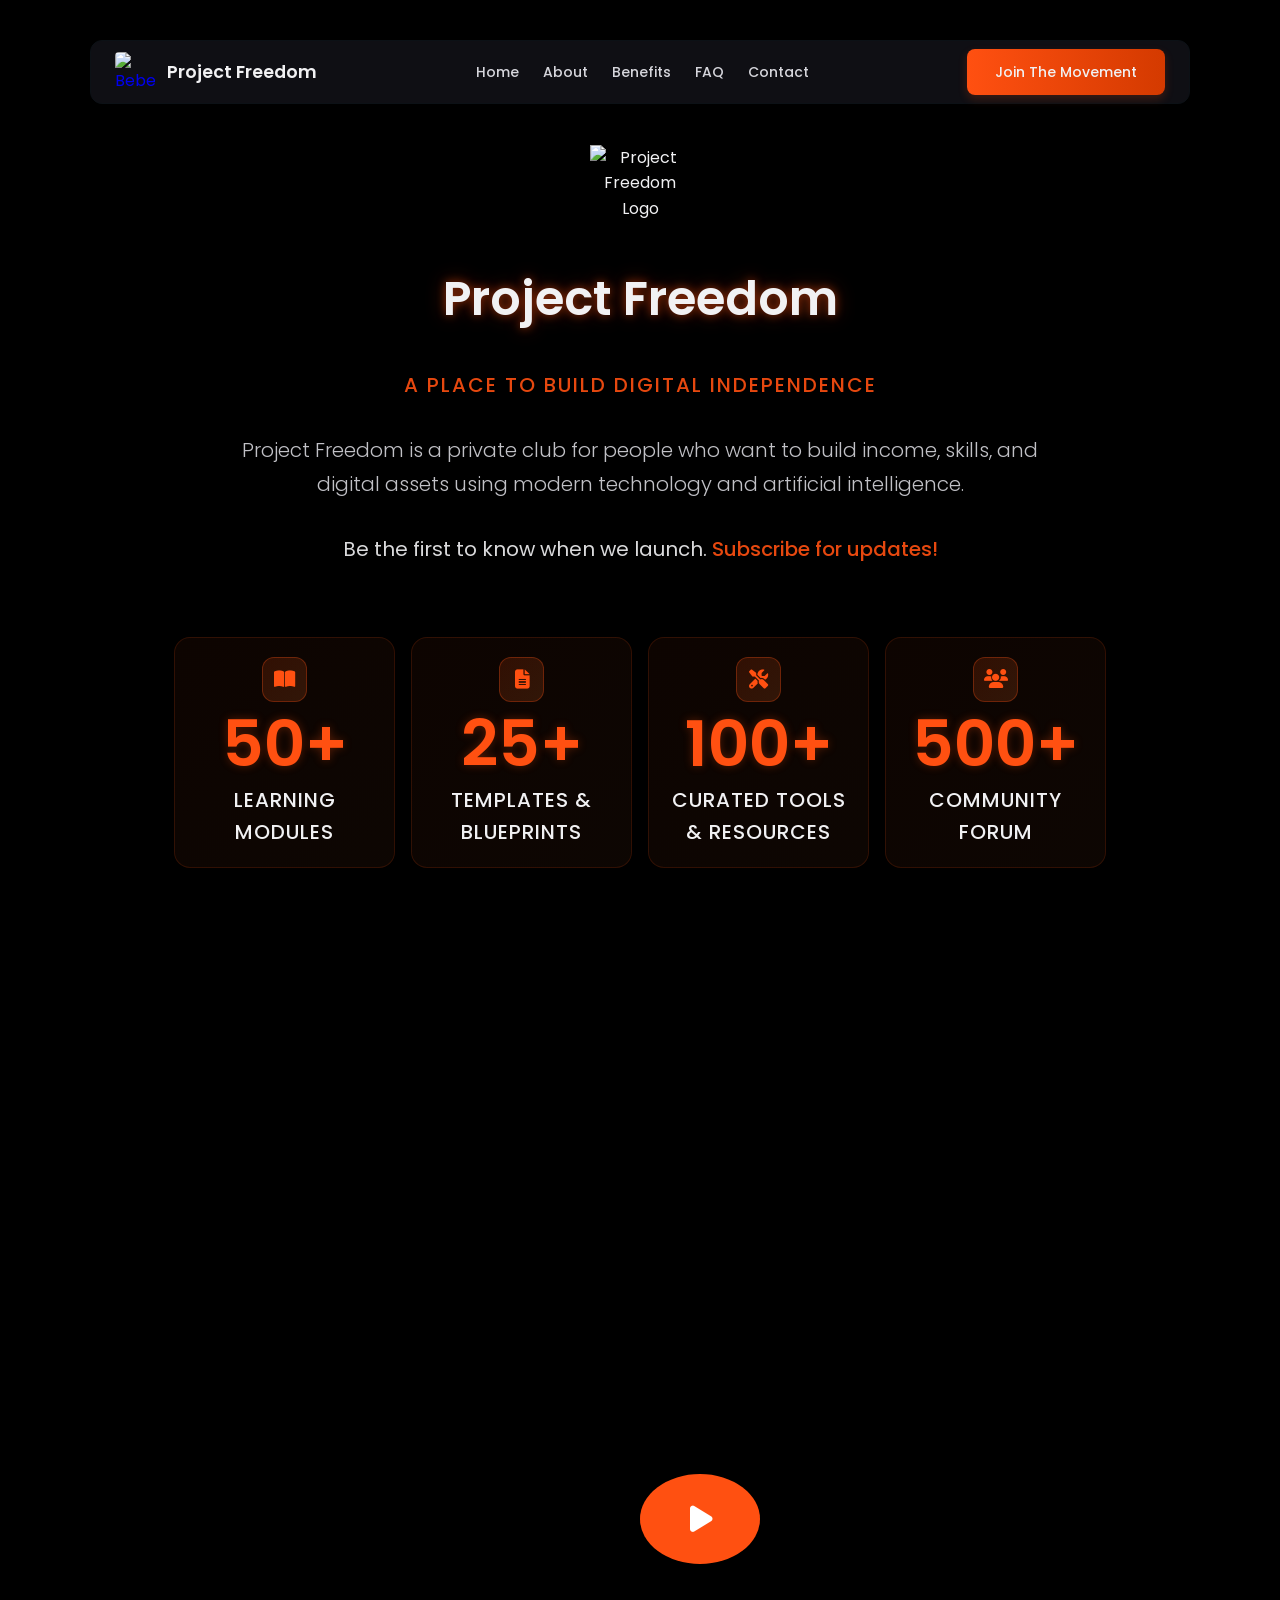
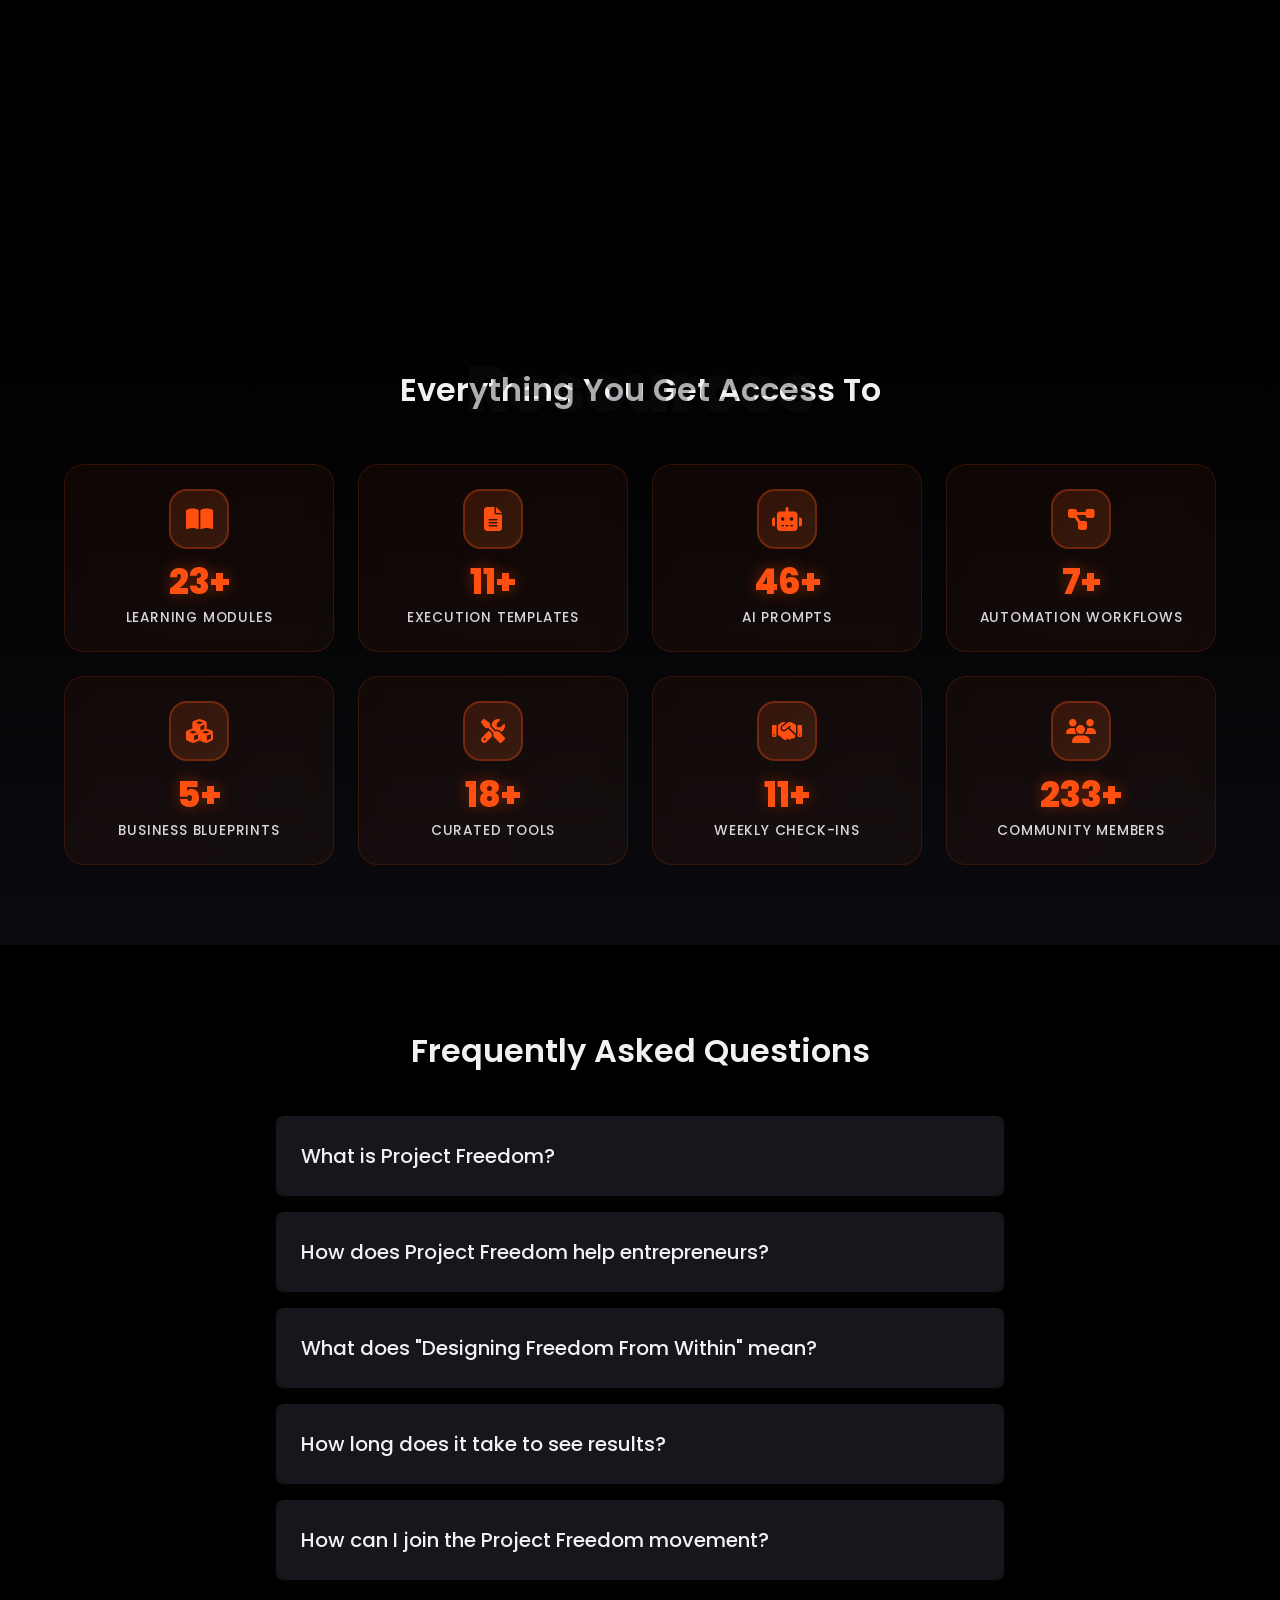
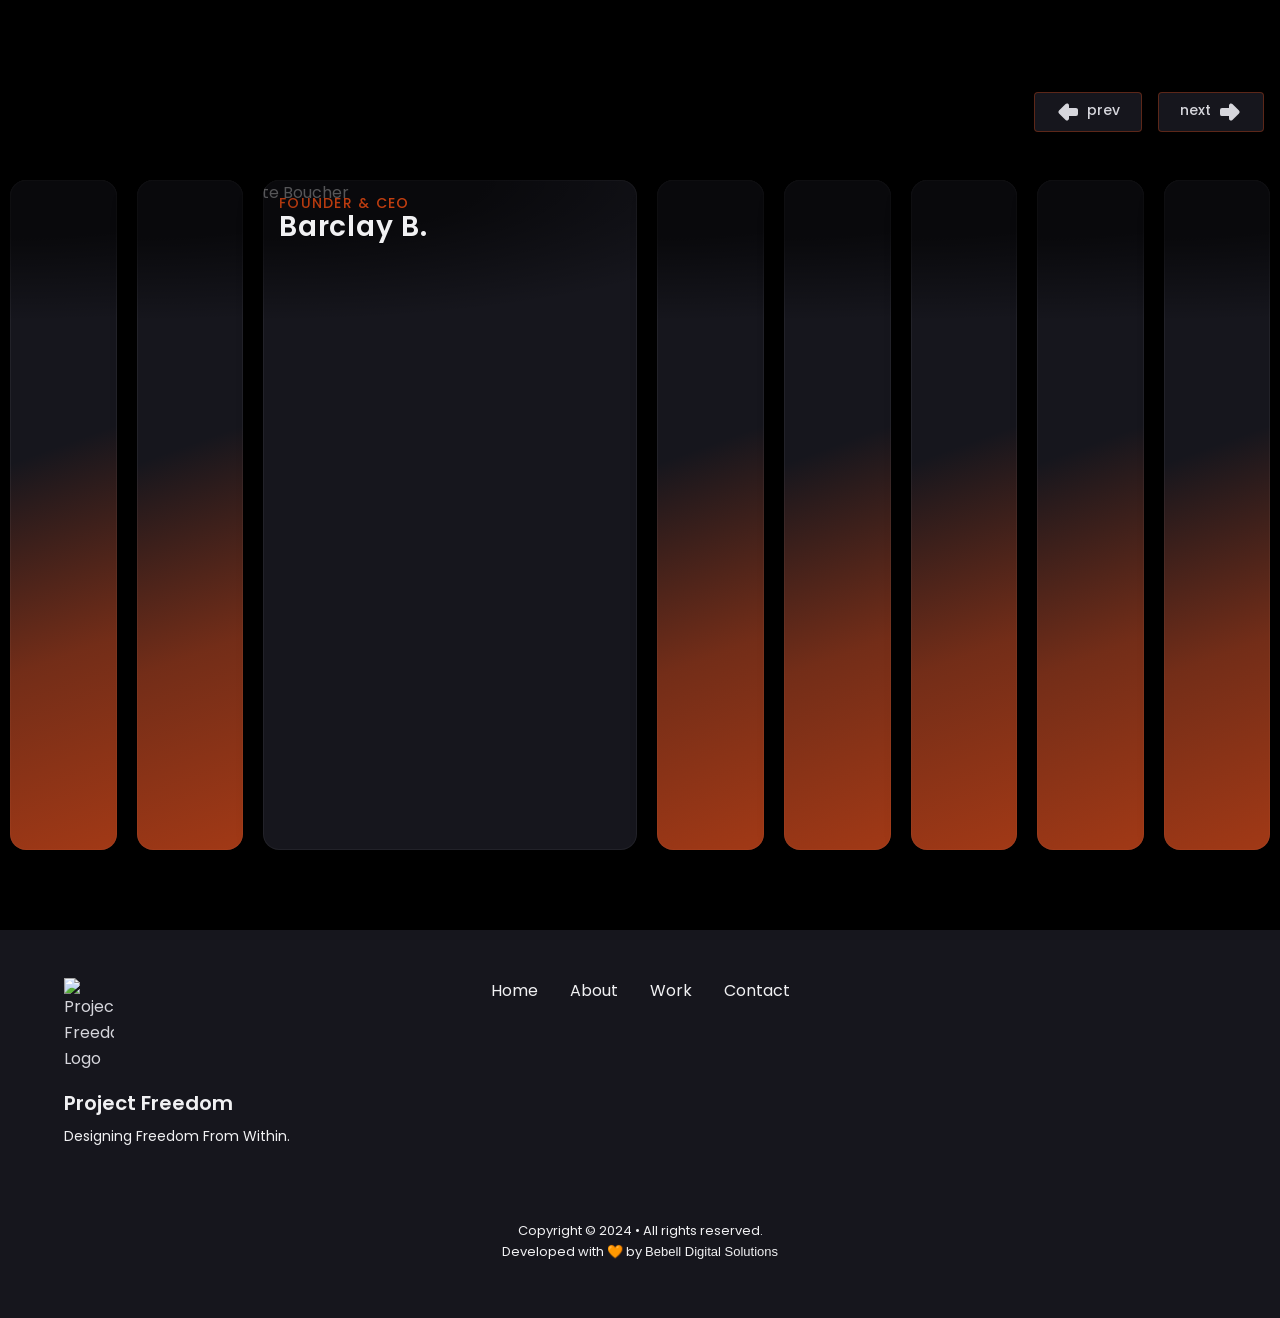
==== commit ef0cb2d8: "Update index.html" ====
--- a/index.html
+++ b/index.html
@@ -409,7 +409,7 @@
                 <a href="/p/contact">Contact</a> 
 
             </nav>              
-                <a href="/portal" class="nav-cta-btn">Choose Your Path</a>
+                <a href="/portal" class="nav-cta-btn">Join The Movement</a>
 
         </div>
     </header>
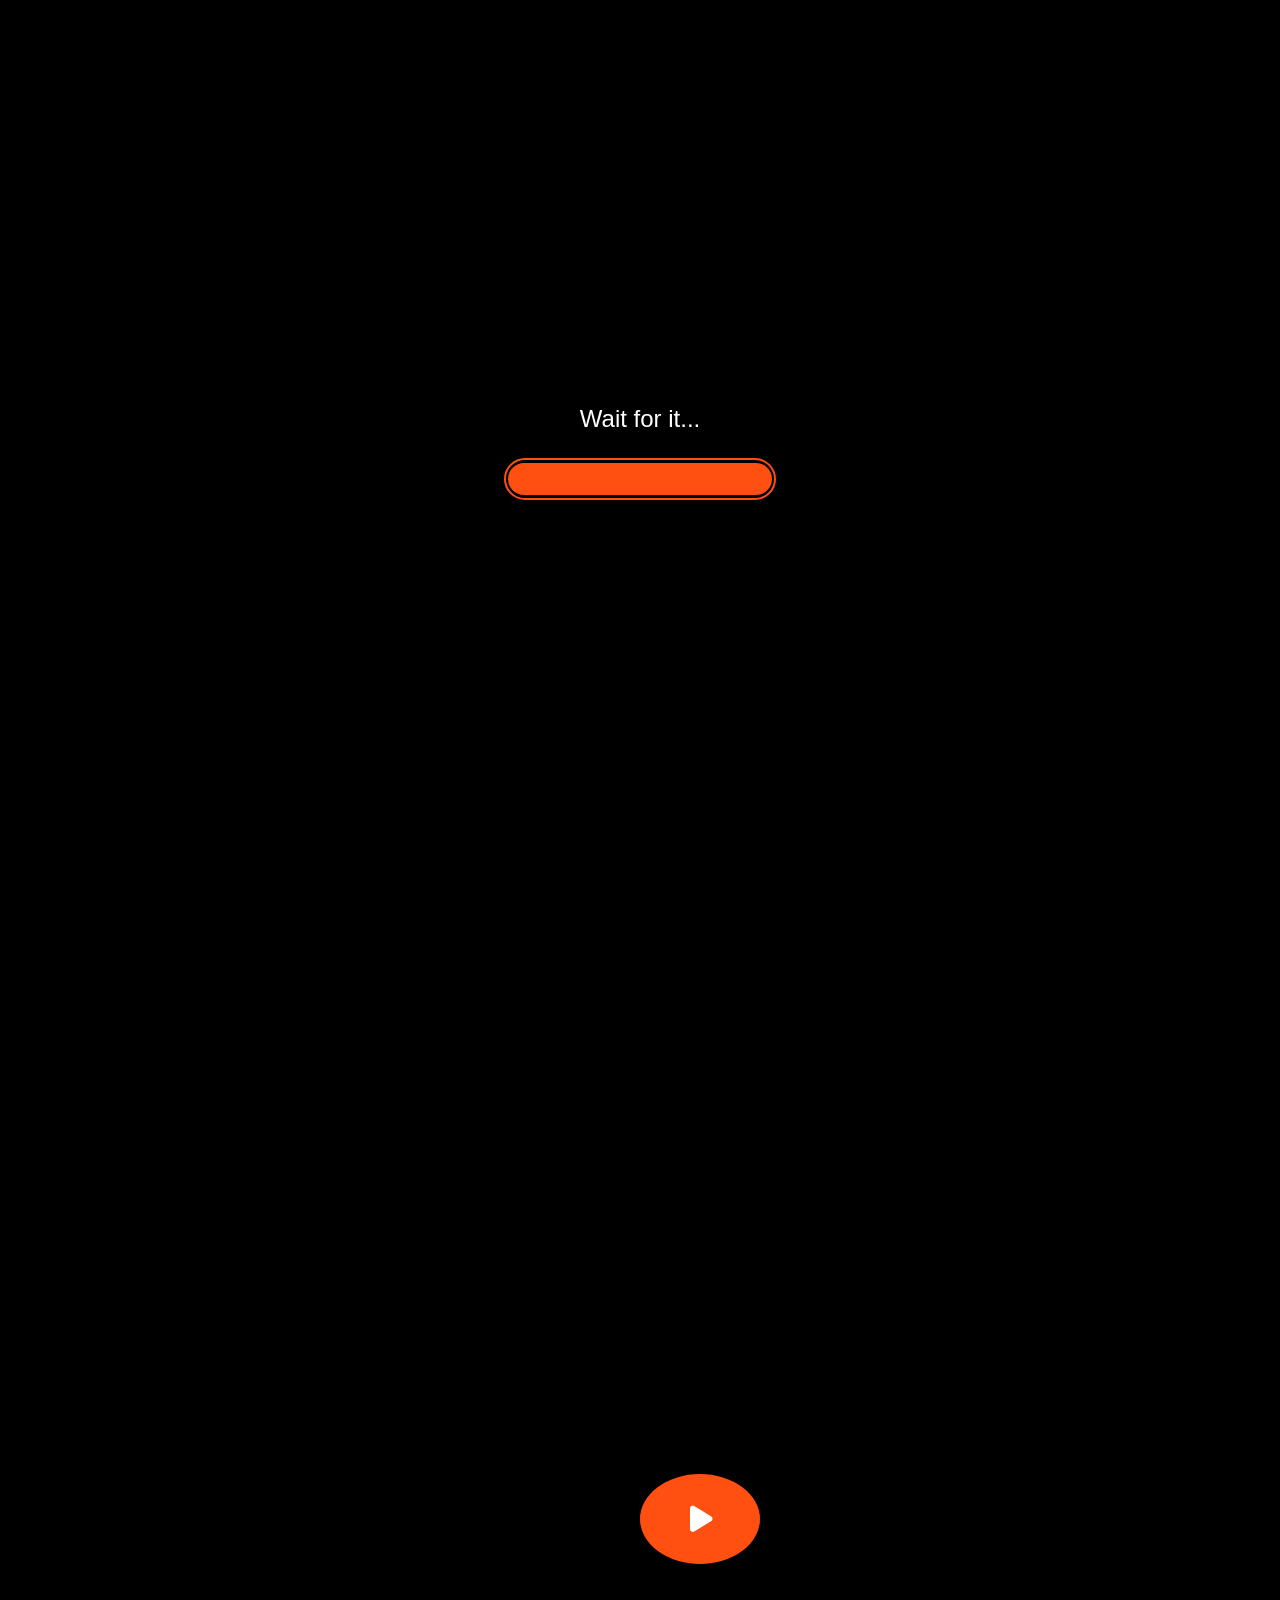
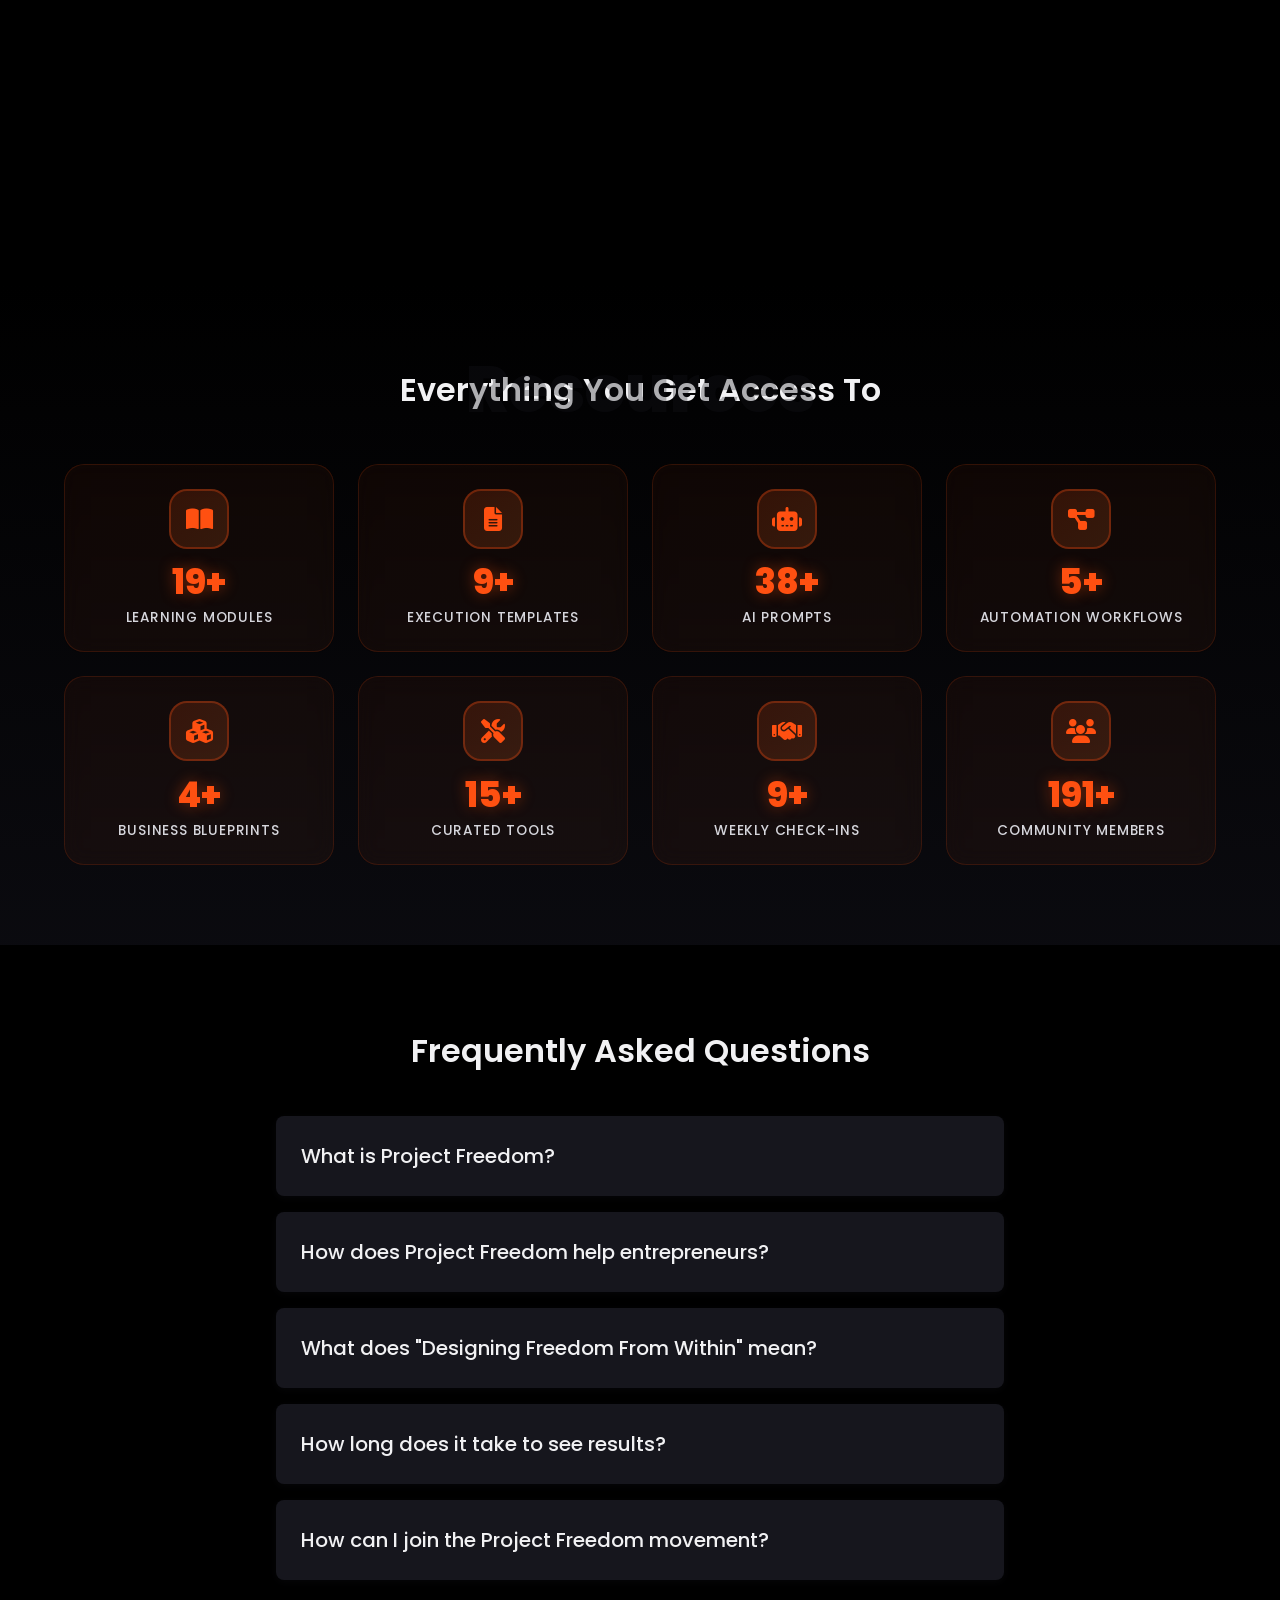
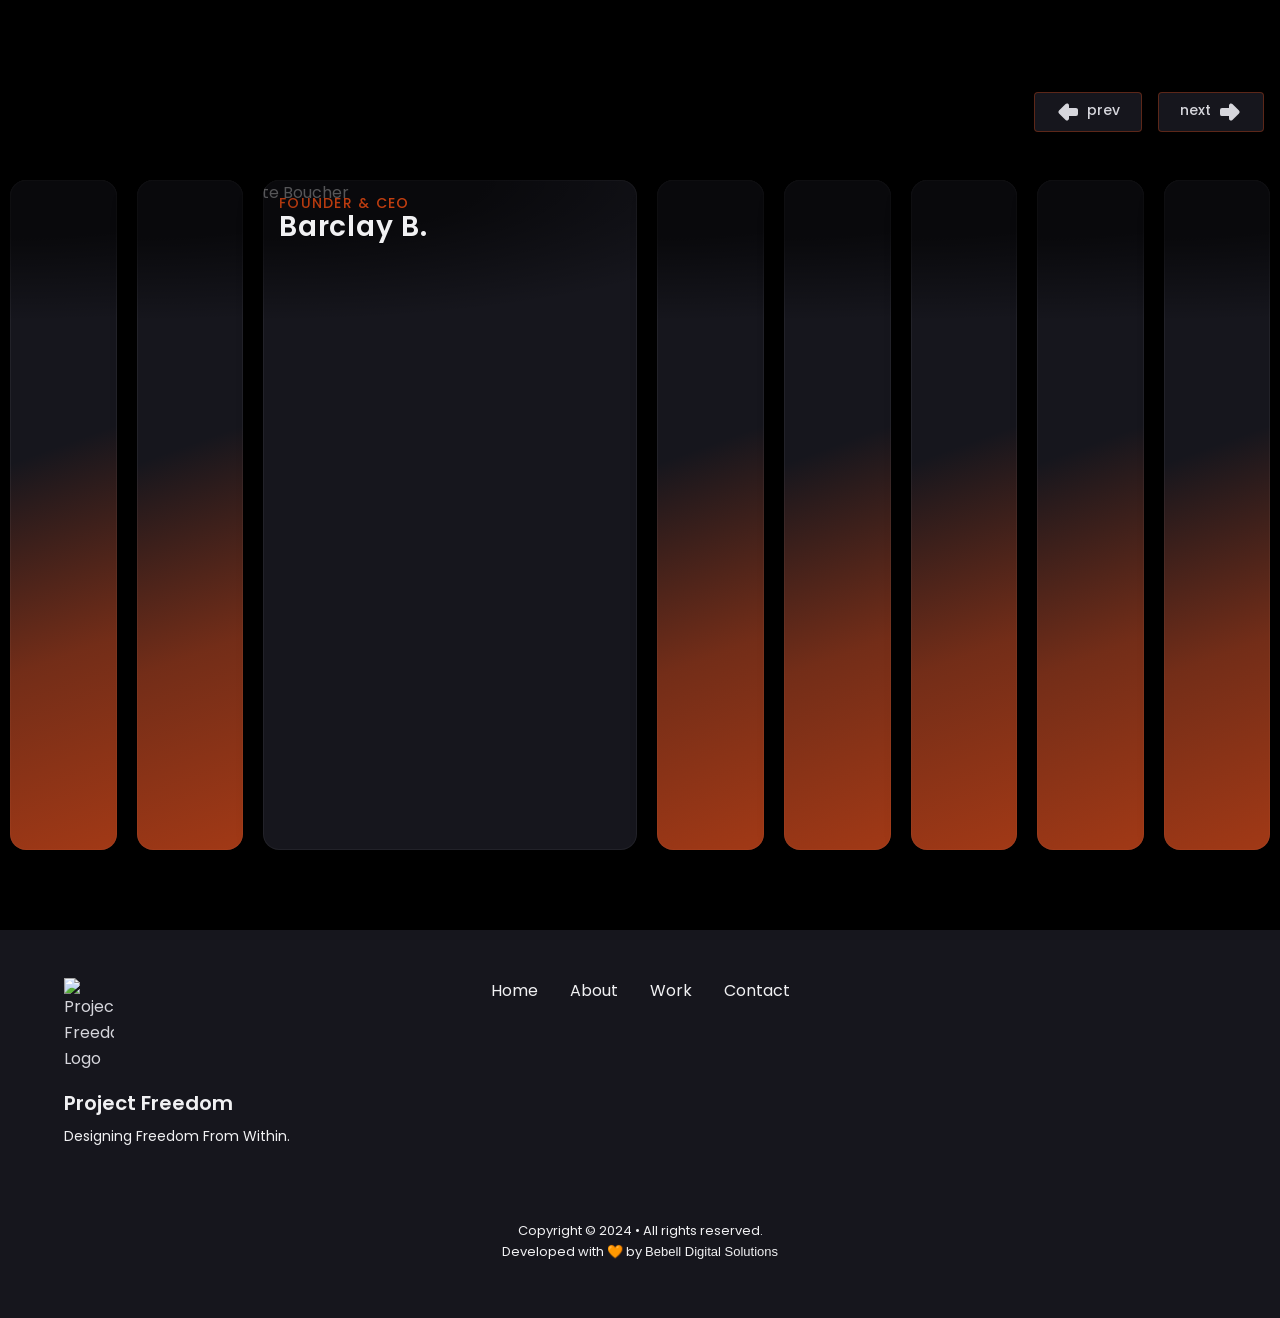
==== commit 40047627: "Update index.html" ====
--- a/index.html
+++ b/index.html
@@ -92,19 +92,11 @@
     <link rel="stylesheet" href="styles.css">
 
 
-
-
-    
     <!-- Favicon -->
     <link rel="icon" href="https://bucket.mlcdn.com/a/3336/3336910/images/382c8eeb57b161dfa3bdb3e38863ec268f76c889.png">
 
 
-
-
-
-
 <style>
-
 /*===========================================
    FEATURE STATS SECTION - Independent Styles
 ===========================================*/
@@ -391,6 +383,9 @@
 
 
 
+
+
+    
     
 </head>
 <body>
@@ -416,9 +411,6 @@
 
 
 
-
-  
-
     
     <!-- Hero Section with Video Background -->
 <section class="hero" id="home">
@@ -454,7 +446,7 @@
 
         
 
-        <!-- NEW STATS SECTION BELOW FORM -->
+<!-- NEW STATS SECTION BELOW FORM -->
 <!-- Hero Stats Section -->
 <div class="hero-stats">
     <!-- Learning Modules -->
@@ -469,8 +461,6 @@
         <div class="stat-glow"></div>
     </div>
 
-    
-
     <!-- Templates & Blueprints -->
     <div class="stat-card">
         <div class="stat-icon">
@@ -507,17 +497,12 @@
         <div class="stat-glow"></div>
     </div>
 </div>
-           
-
+
+        
     </div>
 </section>
 
 
-
-
-
-
-    
 
 
 
@@ -549,13 +534,6 @@
 
 
 
-
-
-
-
-
-
-
     
 
 <!-- INDEPENDENT STATS SECTION - Place this wherever you want it -->
@@ -745,14 +723,6 @@
         </div>
     </div>
 </section>
-
-
-
-
-
-
-
-
 
 
 
